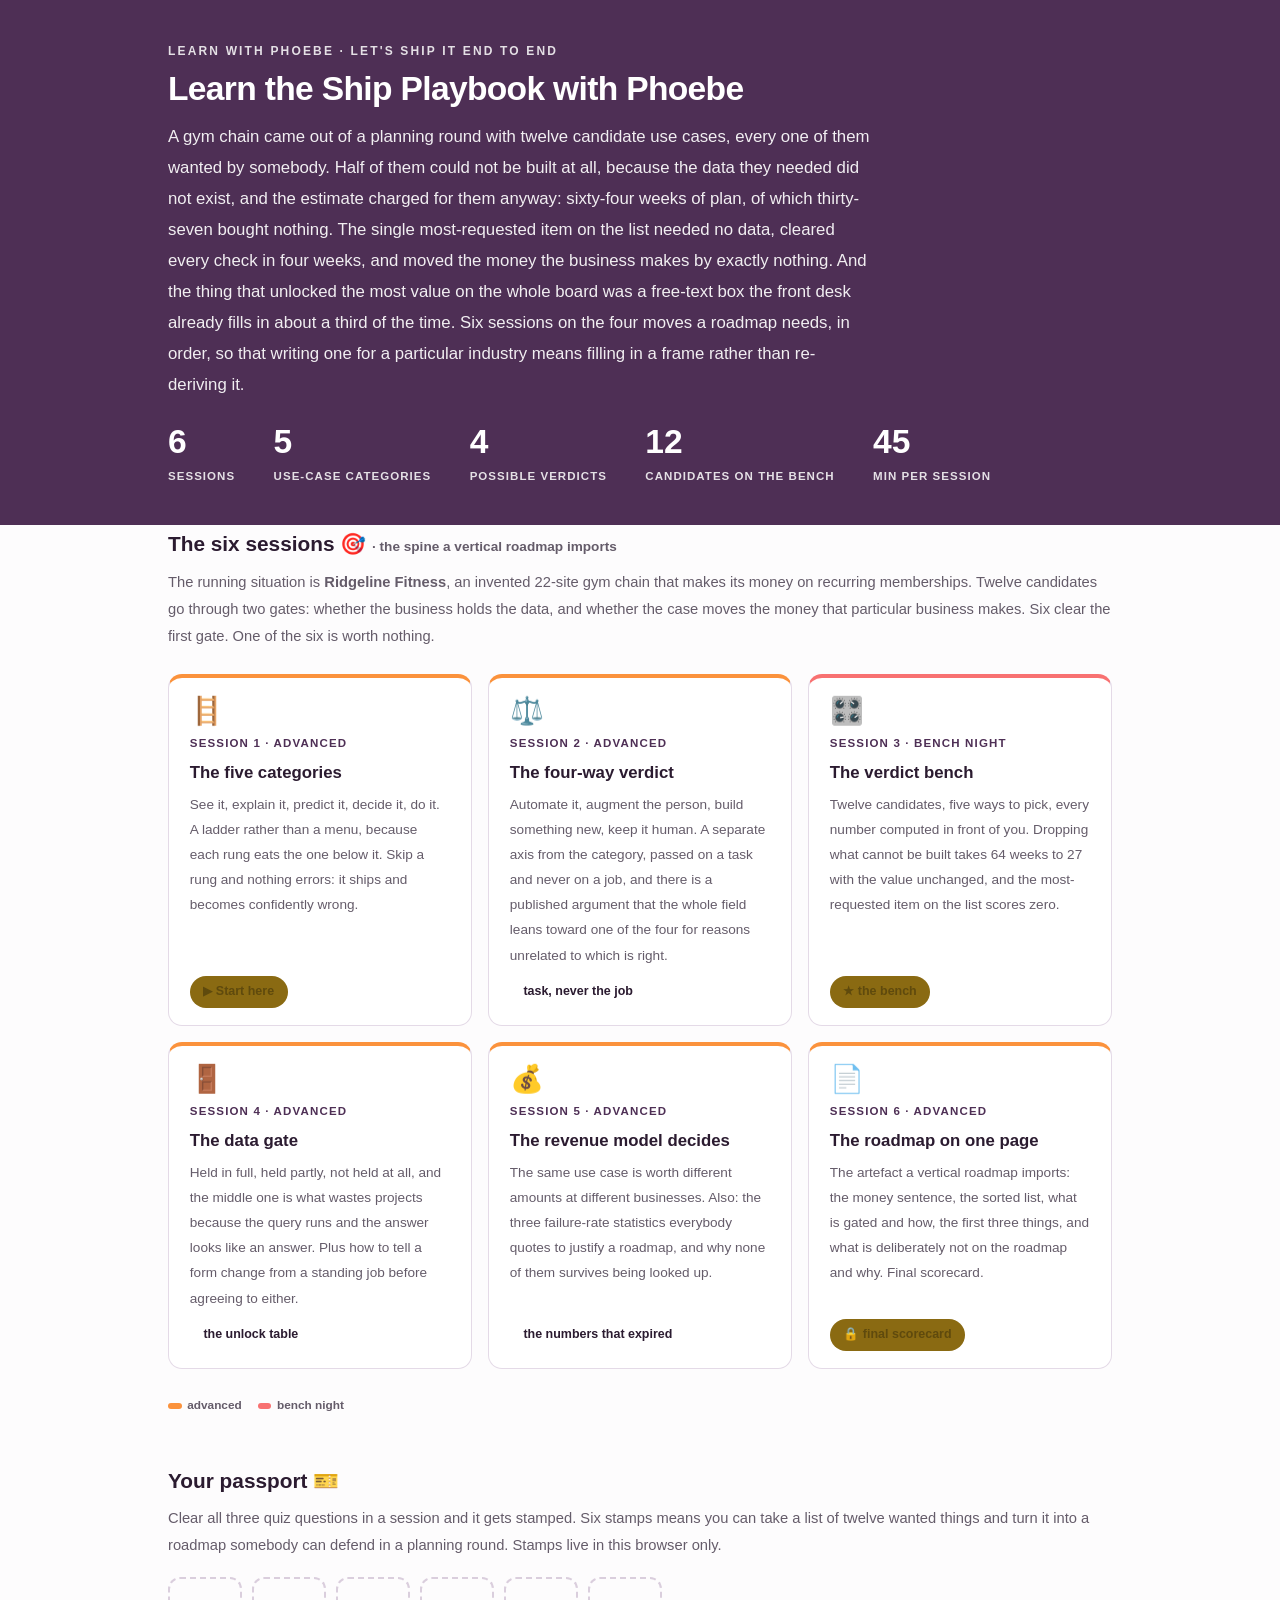
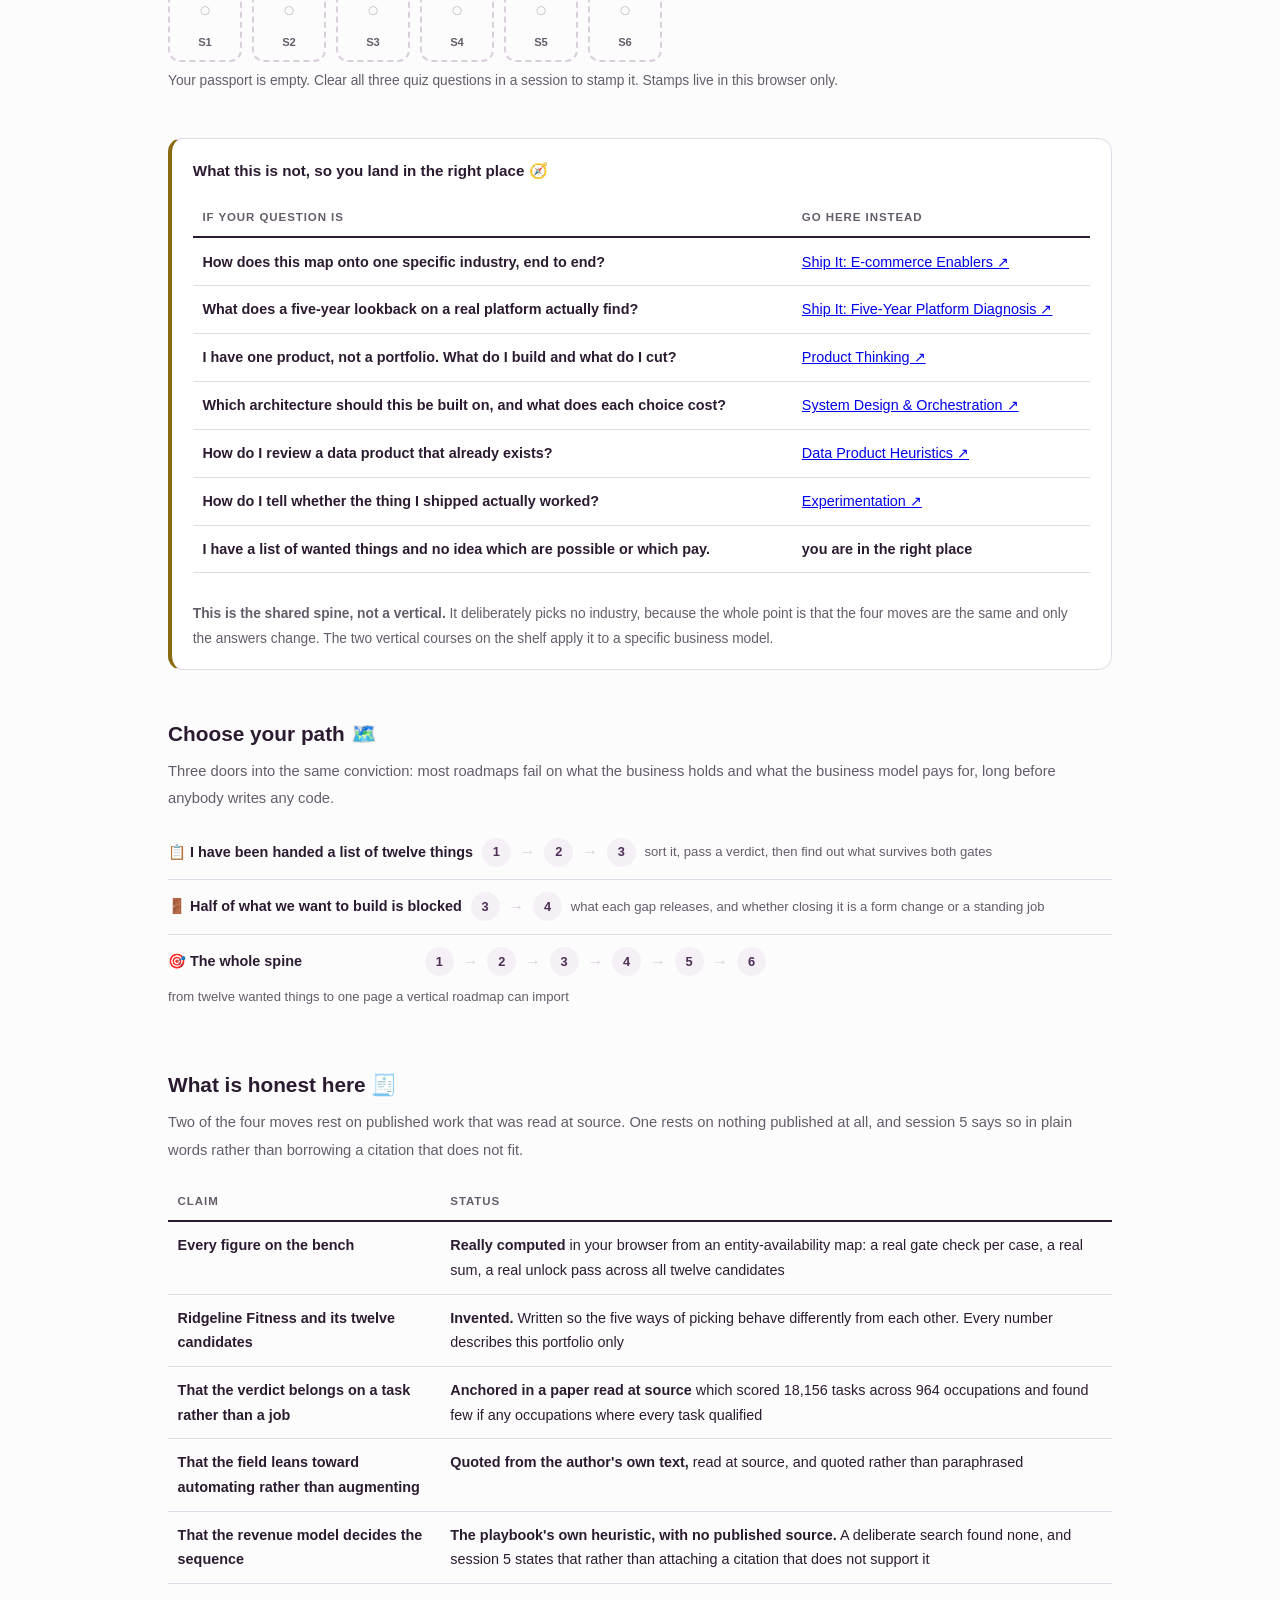
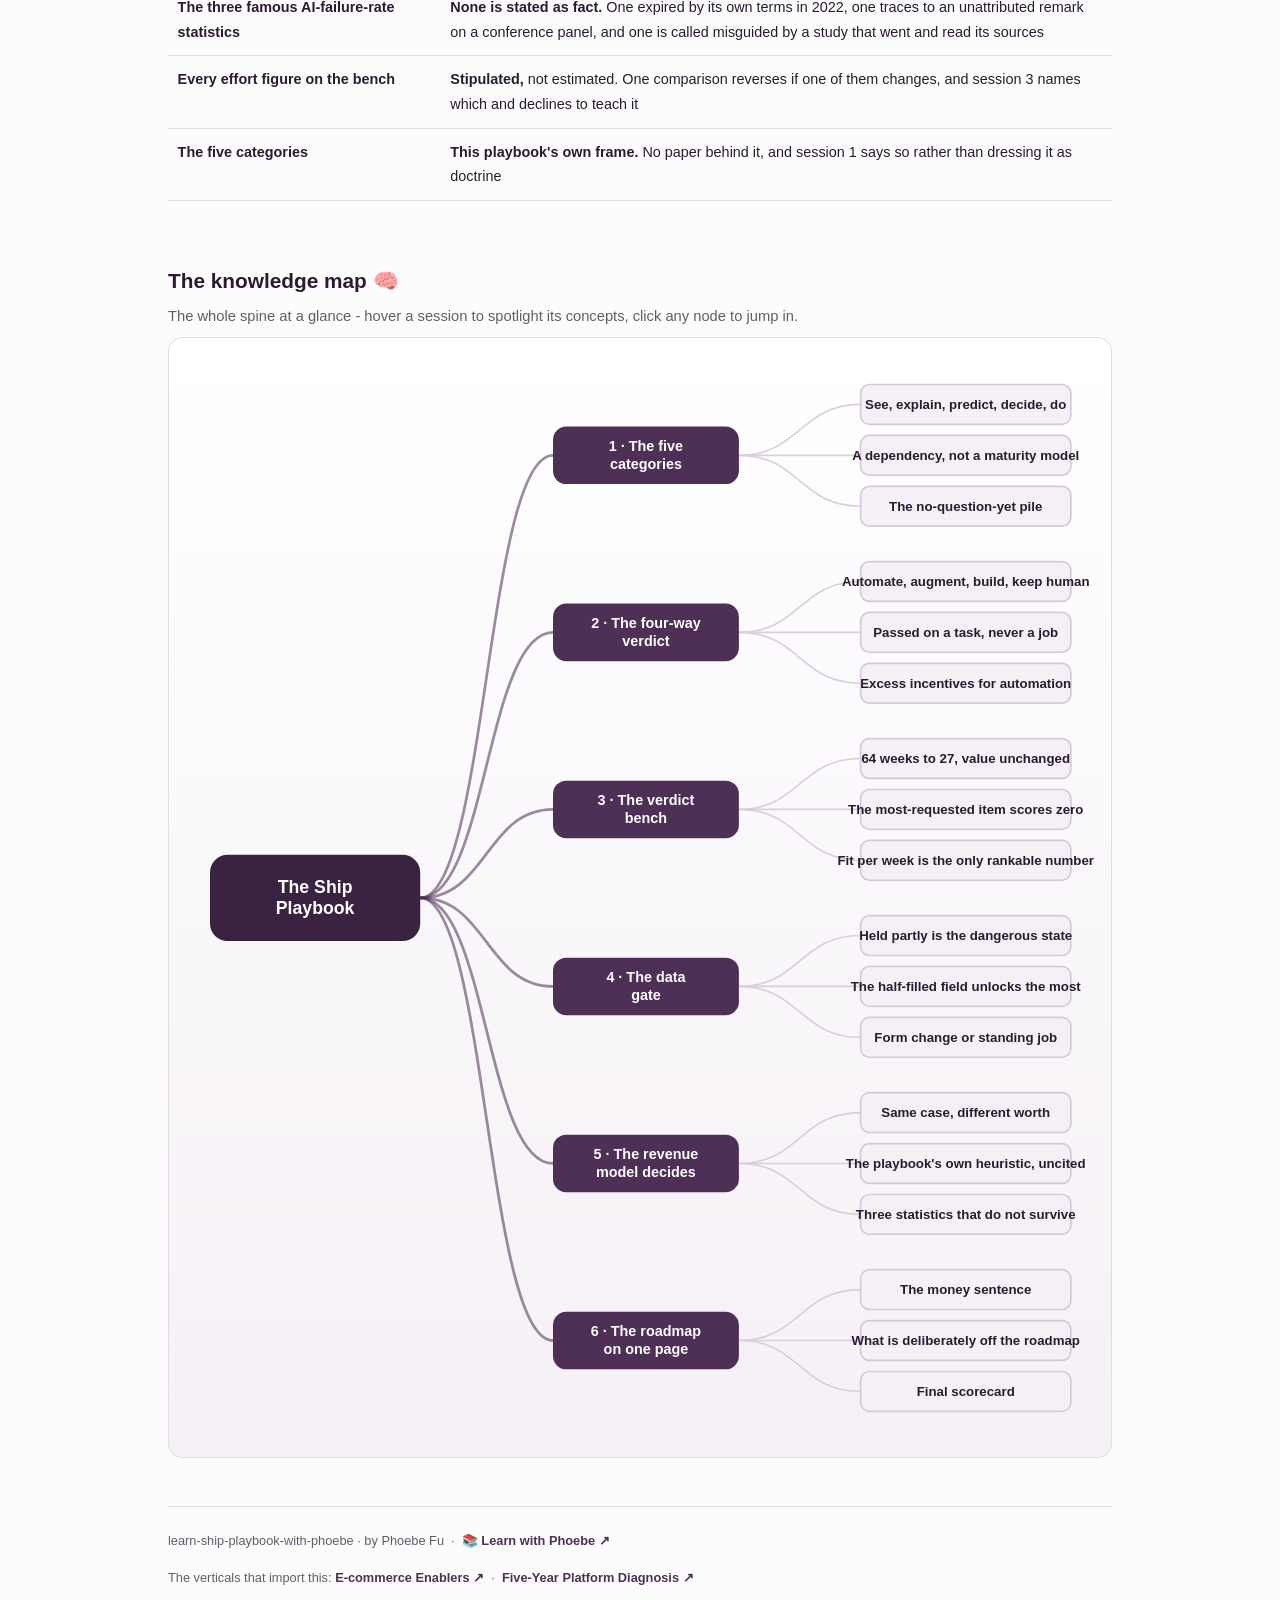
==== index.html @ 6ddbd59b "Learn the Ship Playbook with Phoebe: the spine the vertical roadmaps import The ship shelf had one b" ====
<!DOCTYPE html>
<html lang="en">
<head>
<meta charset="UTF-8">
<meta name="viewport" content="width=device-width, initial-scale=1.0">
<!-- social:start -->
<meta name="description" content="Six sessions on building a data and AI roadmap that survives contact with a business: five categories, a four-way verdict, the data gate that decides what is even possible, and sequencing against how the business actually makes money. The shared spine every vertical roadmap imports. Free, by Phoebe Fu.">
<meta property="og:type" content="website">
<meta property="og:site_name" content="Learn with Phoebe">
<meta property="og:title" content="Learn the Ship Playbook with Phoebe">
<meta property="og:description" content="Twelve candidates, two gates. Dropping everything that cannot be built took the plan from 64 weeks to 27 with the value unchanged, and the single most-requested item scored zero.">
<meta property="og:url" content="https://phoebefu6.github.io/learn-ship-playbook-with-phoebe/">
<meta property="og:image" content="https://phoebefu6.github.io/learn-ship-playbook-with-phoebe/assets/og-cover.png">
<meta property="og:image:width" content="1200">
<meta property="og:image:height" content="630">
<meta name="twitter:card" content="summary_large_image">
<meta name="twitter:title" content="Learn the Ship Playbook with Phoebe">
<meta name="twitter:description" content="A bench that scores a real portfolio through both gates. The most-requested item on the list is worth nothing.">
<meta name="twitter:image" content="https://phoebefu6.github.io/learn-ship-playbook-with-phoebe/assets/og-cover.png">
<!-- social:end -->
<title>Learn the Ship Playbook with Phoebe</title>
<link rel="stylesheet" href="assets/style.css?v=1">
<style>

  .stats-row { display: flex; gap: 2.4rem; margin-top: 1.5rem; flex-wrap: wrap; }
  .stat b { display: block; font-size: 2.1rem; font-weight: 800; line-height: 1.05; font-variant-numeric: tabular-nums; }
  .stat span { font-size: .72rem; opacity: .85; text-transform: uppercase; letter-spacing: .09em; font-weight: 600; }

  .course-grid { display: grid; grid-template-columns: repeat(auto-fit, minmax(17rem, 1fr)); gap: 1rem; margin-top: 1.5rem; }
  .course-card {
    border: 1px solid var(--hairline);
    border-top: 4px solid var(--diff, var(--indigo));
    border-radius: var(--radius);
    padding: 1.2rem 1.3rem 1.1rem;
    display: flex;
    flex-direction: column;
    gap: .5rem;
    text-decoration: none;
    color: var(--ink);
    background: #fff;
    transition: box-shadow .15s ease, border-color .15s ease, transform .15s ease;
    position: relative;
  }
  .course-card:hover { border-color: var(--indigo-soft); border-top-color: var(--diff, var(--indigo)); box-shadow: 0 8px 28px rgba(58,35,64,.16); transform: translateY(-3px); }
  .course-card .cicon { font-size: 1.7rem; line-height: 1; }
  .course-card .cnum { font-size: .72rem; font-weight: 700; color: var(--indigo); text-transform: uppercase; letter-spacing: .1em; }
  .course-card h3 { font-size: 1.05rem; font-weight: 800; line-height: 1.3; }
  .course-card p { font-size: .85rem; color: var(--muted); flex: 1; }
  .course-card .meta { display: flex; gap: .4rem; flex-wrap: wrap; }

  .diff-legend { display: flex; gap: 1rem; margin-top: 1.6rem; font-size: .74rem; color: var(--muted); font-weight: 600; flex-wrap: wrap; }
  .diff-legend i { display: inline-block; width: .85rem; height: .35rem; border-radius: 999px; margin-right: .35rem; vertical-align: middle; }

  .paths { margin-top: 2.6rem; }
  .paths h2 { font-size: 1.3rem; font-weight: 800; margin-bottom: .3rem; }
  .paths .plede { color: var(--muted); font-size: .92rem; margin-bottom: .8rem; }
  .path { display: flex; gap: .55rem; align-items: center; padding: .75rem 0; border-bottom: .5px solid var(--hairline); flex-wrap: wrap; }
  .path:last-child { border-bottom: none; }
  .path b { min-width: 15.5rem; font-size: .9rem; }
  .path .pstep { background: var(--indigo-50); color: var(--indigo); border-radius: 999px; padding: .16rem .68rem; font-weight: 700; font-size: .8rem; text-decoration: none; transition: all .12s ease; }
  .path .pstep:hover { background: var(--indigo); color: #fff; }
  .path .parr { color: var(--faint); font-weight: 700; }

  .mm-section { margin-top: 1.6rem; }
  .mm-section h2 { font-size: 1.3rem; font-weight: 800; margin-bottom: .2rem; }
  .mm-section .mm-lede { color: var(--muted); font-size: .92rem; margin-bottom: .4rem; }
  .mm-wrap { border: 1px solid var(--hairline); border-radius: var(--radius); background: linear-gradient(180deg,#fff,var(--indigo-50)); padding: .6rem; overflow-x: auto; }
  .mm-svg { width: 100%; height: auto; display: block; max-width: 60rem; margin: 0 auto; min-width: 34rem; }
  .mm-link { cursor: pointer; text-decoration: none; }
  .mm-node rect { transition: opacity .15s ease, filter .15s ease; }
  .mm-node text { pointer-events: none; }
  .mm-link:hover .mm-node rect { filter: brightness(1.06); }
  .mm-edge { transition: opacity .15s ease; }

  .not-this { border: 1px solid var(--hairline); border-left: 4px solid var(--clay); border-radius: var(--radius); background: #fff; padding: 1.1rem 1.3rem; margin-top: 1.2rem; }
  .not-this h3 { font-size: .95rem; font-weight: 800; margin-bottom: .5rem; }
</style>
</head>
<body>

<header class="masthead">
  <div class="wrap">
    <div class="eyebrow">Learn with Phoebe · Let's Ship It End to End</div>
    <h1>Learn the <span class="accent">Ship Playbook</span> with Phoebe</h1>
    <p class="sub">A gym chain came out of a planning round with twelve candidate use cases, every one of them wanted by somebody. Half of them could not be built at all, because the data they needed did not exist, and the estimate charged for them anyway: sixty-four weeks of plan, of which thirty-seven bought nothing. The single most-requested item on the list needed no data, cleared every check in four weeks, and moved the money the business makes by exactly nothing. And the thing that unlocked the most value on the whole board was a free-text box the front desk already fills in about a third of the time. Six sessions on the four moves a roadmap needs, in order, so that writing one for a particular industry means filling in a frame rather than re-deriving it.</p>
    <div class="stats-row">
      <div class="stat"><b data-count="6">6</b><span>sessions</span></div>
      <div class="stat"><b data-count="5">5</b><span>use-case categories</span></div>
      <div class="stat"><b data-count="4">4</b><span>possible verdicts</span></div>
      <div class="stat"><b data-count="12">12</b><span>candidates on the bench</span></div>
      <div class="stat"><b data-count="45">45</b><span>min per session</span></div>
    </div>
  </div>
</header>

<main class="wrap">

  <section class="section">
    <div class="paths" style="margin-top:0">
      <h2>The six sessions 🎯 <span style="font-size:.85rem;font-weight:600;color:var(--muted)">· the spine a vertical roadmap imports</span></h2>
      <p class="plede">The running situation is <strong>Ridgeline Fitness</strong>, an invented 22-site gym chain that makes its money on recurring memberships. Twelve candidates go through two gates: whether the business holds the data, and whether the case moves the money that particular business makes. Six clear the first gate. One of the six is worth nothing.</p>
    </div>

    <div class="course-grid">
      <a class="course-card" href="courses/01-the-five-categories.html" style="--diff:#FB923C">
        <span class="cicon">🪜</span>
        <span class="cnum">Session 1 · advanced</span>
        <h3>The five categories</h3>
        <p>See it, explain it, predict it, decide it, do it. A ladder rather than a menu, because each rung eats the one below it. Skip a rung and nothing errors: it ships and becomes confidently wrong.</p>
        <span class="meta"><span class="pill amber">▶ Start here</span></span>
      </a>
      <a class="course-card" href="courses/02-the-four-way-verdict.html" style="--diff:#FB923C">
        <span class="cicon">⚖️</span>
        <span class="cnum">Session 2 · advanced</span>
        <h3>The four-way verdict</h3>
        <p>Automate it, augment the person, build something new, keep it human. A separate axis from the category, passed on a task and never on a job, and there is a published argument that the whole field leans toward one of the four for reasons unrelated to which is right.</p>
        <span class="meta"><span class="pill">task, never the job</span></span>
      </a>
      <a class="course-card" href="courses/03-the-verdict-bench.html" style="--diff:#F87171">
        <span class="cicon">🎛️</span>
        <span class="cnum">Session 3 · bench night</span>
        <h3>The verdict bench</h3>
        <p>Twelve candidates, five ways to pick, every number computed in front of you. Dropping what cannot be built takes 64 weeks to 27 with the value unchanged, and the most-requested item on the list scores zero.</p>
        <span class="meta"><span class="pill amber">★ the bench</span></span>
      </a>
      <a class="course-card" href="courses/04-the-data-gate.html" style="--diff:#FB923C">
        <span class="cicon">🚪</span>
        <span class="cnum">Session 4 · advanced</span>
        <h3>The data gate</h3>
        <p>Held in full, held partly, not held at all, and the middle one is what wastes projects because the query runs and the answer looks like an answer. Plus how to tell a form change from a standing job before agreeing to either.</p>
        <span class="meta"><span class="pill">the unlock table</span></span>
      </a>
      <a class="course-card" href="courses/05-the-revenue-model-decides.html" style="--diff:#FB923C">
        <span class="cicon">💰</span>
        <span class="cnum">Session 5 · advanced</span>
        <h3>The revenue model decides</h3>
        <p>The same use case is worth different amounts at different businesses. Also: the three failure-rate statistics everybody quotes to justify a roadmap, and why none of them survives being looked up.</p>
        <span class="meta"><span class="pill">the numbers that expired</span></span>
      </a>
      <a class="course-card" href="courses/06-the-roadmap-on-one-page.html" style="--diff:#FB923C">
        <span class="cicon">📄</span>
        <span class="cnum">Session 6 · advanced</span>
        <h3>The roadmap on one page</h3>
        <p>The artefact a vertical roadmap imports: the money sentence, the sorted list, what is gated and how, the first three things, and what is deliberately not on the roadmap and why. Final scorecard.</p>
        <span class="meta"><span class="pill amber">🔒 final scorecard</span></span>
      </a>
    </div>

    <div class="diff-legend">
      <span><i style="background:#FB923C"></i>advanced</span>
      <span><i style="background:#F87171"></i>bench night</span>
    </div>
  </section>

  <section class="section">
    <div class="paths" style="margin-top:0">
      <h2>Your passport 🎫</h2>
      <p class="plede">Clear all three quiz questions in a session and it gets stamped. Six stamps means you can take a list of twelve wanted things and turn it into a roadmap somebody can defend in a planning round. Stamps live in this browser only.</p>
    </div>
    <div class="pp-strip"></div>
  </section>

  <section class="section">
    <div class="not-this">
      <h3>What this is not, so you land in the right place 🧭</h3>
      <table class="clean">
        <tr><th>If your question is</th><th>Go here instead</th></tr>
        <tr><td>How does this map onto one specific industry, end to end?</td><td><a href="https://phoebefu6.github.io/learn-ship-ecommerce-enabler-with-phoebe/">Ship It: E-commerce Enablers ↗</a></td></tr>
        <tr><td>What does a five-year lookback on a real platform actually find?</td><td><a href="https://phoebefu6.github.io/learn-ship-platform-diagnosis-with-phoebe/">Ship It: Five-Year Platform Diagnosis ↗</a></td></tr>
        <tr><td>I have one product, not a portfolio. What do I build and what do I cut?</td><td><a href="https://phoebefu6.github.io/learn-product-thinking-with-phoebe/">Product Thinking ↗</a></td></tr>
        <tr><td>Which architecture should this be built on, and what does each choice cost?</td><td><a href="https://phoebefu6.github.io/learn-system-design-with-phoebe/">System Design &amp; Orchestration ↗</a></td></tr>
        <tr><td>How do I review a data product that already exists?</td><td><a href="https://phoebefu6.github.io/learn-data-heuristics-with-phoebe/">Data Product Heuristics ↗</a></td></tr>
        <tr><td>How do I tell whether the thing I shipped actually worked?</td><td><a href="https://phoebefu6.github.io/learn-experimentation-with-phoebe/">Experimentation ↗</a></td></tr>
        <tr><td><strong>I have a list of wanted things and no idea which are possible or which pay.</strong></td><td><strong>you are in the right place</strong></td></tr>
      </table>
      <p style="margin-top:.7rem;font-size:.86rem;color:var(--muted)"><strong>This is the shared spine, not a vertical.</strong> It deliberately picks no industry, because the whole point is that the four moves are the same and only the answers change. The two vertical courses on the shelf apply it to a specific business model.</p>
    </div>
  </section>

  <section class="section">
    <div class="paths">
      <h2>Choose your path 🗺️</h2>
      <p class="plede">Three doors into the same conviction: most roadmaps fail on what the business holds and what the business model pays for, long before anybody writes any code.</p>
      <div class="path"><b>📋 I have been handed a list of twelve things</b>
        <a class="pstep" href="courses/01-the-five-categories.html">1</a><span class="parr">→</span>
        <a class="pstep" href="courses/02-the-four-way-verdict.html">2</a><span class="parr">→</span>
        <a class="pstep" href="courses/03-the-verdict-bench.html">3</a>
        <span style="font-size:.82rem;color:var(--muted)">sort it, pass a verdict, then find out what survives both gates</span>
      </div>
      <div class="path"><b>🚪 Half of what we want to build is blocked</b>
        <a class="pstep" href="courses/03-the-verdict-bench.html">3</a><span class="parr">→</span>
        <a class="pstep" href="courses/04-the-data-gate.html">4</a>
        <span style="font-size:.82rem;color:var(--muted)">what each gap releases, and whether closing it is a form change or a standing job</span>
      </div>
      <div class="path"><b>🎯 The whole spine</b>
        <a class="pstep" href="courses/01-the-five-categories.html">1</a><span class="parr">→</span>
        <a class="pstep" href="courses/02-the-four-way-verdict.html">2</a><span class="parr">→</span>
        <a class="pstep" href="courses/03-the-verdict-bench.html">3</a><span class="parr">→</span>
        <a class="pstep" href="courses/04-the-data-gate.html">4</a><span class="parr">→</span>
        <a class="pstep" href="courses/05-the-revenue-model-decides.html">5</a><span class="parr">→</span>
        <a class="pstep" href="courses/06-the-roadmap-on-one-page.html">6</a>
        <span style="font-size:.82rem;color:var(--muted)">from twelve wanted things to one page a vertical roadmap can import</span>
      </div>
    </div>
  </section>

  <section class="section">
    <div class="paths" style="margin-top:0">
      <h2>What is honest here 🧾</h2>
      <p class="plede">Two of the four moves rest on published work that was read at source. One rests on nothing published at all, and session 5 says so in plain words rather than borrowing a citation that does not fit.</p>
    </div>
    <table class="clean">
      <tr><th>Claim</th><th>Status</th></tr>
      <tr><td>Every figure on the bench</td><td><strong>Really computed</strong> in your browser from an entity-availability map: a real gate check per case, a real sum, a real unlock pass across all twelve candidates</td></tr>
      <tr><td>Ridgeline Fitness and its twelve candidates</td><td><strong>Invented.</strong> Written so the five ways of picking behave differently from each other. Every number describes this portfolio only</td></tr>
      <tr><td>That the verdict belongs on a task rather than a job</td><td><strong>Anchored in a paper read at source</strong> which scored 18,156 tasks across 964 occupations and found few if any occupations where every task qualified</td></tr>
      <tr><td>That the field leans toward automating rather than augmenting</td><td><strong>Quoted from the author's own text,</strong> read at source, and quoted rather than paraphrased</td></tr>
      <tr><td>That the revenue model decides the sequence</td><td><strong>The playbook's own heuristic, with no published source.</strong> A deliberate search found none, and session 5 states that rather than attaching a citation that does not support it</td></tr>
      <tr><td>The three famous AI-failure-rate statistics</td><td><strong>None is stated as fact.</strong> One expired by its own terms in 2022, one traces to an unattributed remark on a conference panel, and one is called misguided by a study that went and read its sources</td></tr>
      <tr><td>Every effort figure on the bench</td><td><strong>Stipulated,</strong> not estimated. One comparison reverses if one of them changes, and session 3 names which and declines to teach it</td></tr>
      <tr><td>The five categories</td><td><strong>This playbook's own frame.</strong> No paper behind it, and session 1 says so rather than dressing it as doctrine</td></tr>
    </table>
  </section>

  <section class="section mm-section">
    <h2>The knowledge map 🧠</h2>
    <p class="mm-lede">The whole spine at a glance - hover a session to spotlight its concepts, click any node to jump in.</p>
    <div class="mm-wrap"><div id="mindmap"></div></div>
  </section>

  <footer class="pagefoot">
    <span>learn-ship-playbook-with-phoebe · by Phoebe Fu &nbsp;·&nbsp; 📚 <a href="https://phoebefu6.github.io/learn-with-phoebe/">Learn with Phoebe ↗</a></span>
    <span>The verticals that import this: <a href="https://phoebefu6.github.io/learn-ship-ecommerce-enabler-with-phoebe/">E-commerce Enablers ↗</a> &nbsp;·&nbsp; <a href="https://phoebefu6.github.io/learn-ship-platform-diagnosis-with-phoebe/">Five-Year Platform Diagnosis ↗</a></span>
  </footer>

</main>

<script>
window.MINDMAP_DATA = {
  title: "The Ship\nPlaybook",
  centerColor: "#3A2340",
  sessions: [
    { label: "The five\ncategories", href: "courses/01-the-five-categories.html", color: "#FB923C",
      concepts: [
        { label: "See, explain, predict, decide, do", href: "courses/01-the-five-categories.html" },
        { label: "A dependency, not a maturity model", href: "courses/01-the-five-categories.html" },
        { label: "The no-question-yet pile", href: "courses/01-the-five-categories.html" } ] },
    { label: "The four-way\nverdict", href: "courses/02-the-four-way-verdict.html", color: "#FB923C",
      concepts: [
        { label: "Automate, augment, build, keep human", href: "courses/02-the-four-way-verdict.html" },
        { label: "Passed on a task, never a job", href: "courses/02-the-four-way-verdict.html" },
        { label: "Excess incentives for automation", href: "courses/02-the-four-way-verdict.html" } ] },
    { label: "The verdict\nbench", href: "courses/03-the-verdict-bench.html", color: "#F87171",
      concepts: [
        { label: "64 weeks to 27, value unchanged", href: "courses/03-the-verdict-bench.html" },
        { label: "The most-requested item scores zero", href: "courses/03-the-verdict-bench.html" },
        { label: "Fit per week is the only rankable number", href: "courses/03-the-verdict-bench.html" } ] },
    { label: "The data\ngate", href: "courses/04-the-data-gate.html", color: "#FB923C",
      concepts: [
        { label: "Held partly is the dangerous state", href: "courses/04-the-data-gate.html" },
        { label: "The half-filled field unlocks the most", href: "courses/04-the-data-gate.html" },
        { label: "Form change or standing job", href: "courses/04-the-data-gate.html" } ] },
    { label: "The revenue\nmodel decides", href: "courses/05-the-revenue-model-decides.html", color: "#FB923C",
      concepts: [
        { label: "Same case, different worth", href: "courses/05-the-revenue-model-decides.html" },
        { label: "The playbook's own heuristic, uncited", href: "courses/05-the-revenue-model-decides.html" },
        { label: "Three statistics that do not survive", href: "courses/05-the-revenue-model-decides.html" } ] },
    { label: "The roadmap\non one page", href: "courses/06-the-roadmap-on-one-page.html", color: "#FB923C",
      concepts: [
        { label: "The money sentence", href: "courses/06-the-roadmap-on-one-page.html" },
        { label: "What is deliberately off the roadmap", href: "courses/06-the-roadmap-on-one-page.html" },
        { label: "Final scorecard", href: "courses/06-the-roadmap-on-one-page.html" } ] }
  ]
};
</script>
<script src="assets/mindmap.js?v=1"></script>
<script src="assets/app.js?v=1"></script>
</body>
</html>
---- assets/style.css ----
/* learn-data-thinking-with-phoebe - editorial bold design system
   Accent: spruce #4E2F55 · Ink deep spruce #3A2340 · Flagship: burnt orange #8A6A12
   (CSS var names still read --indigo/--amber; they hold spruce and burnt orange.)
   NOTE: this is the PAGE chrome. The bench palette inside map-live.js is separate. */

:root {
  --indigo: #4E2F55;
  --indigo-deep: #3A2340;
  --indigo-mid: #6B4372;
  --indigo-soft: #D6C7DA;
  --indigo-50: #F5F0F6;
  --ink: #2B1B30;
  --muted: #655C6A;
  --faint: #DACEDD;
  --hairline: #E4DAE7;
  --clay: #8A6A12;
  --clay-ink: #5F4A0D;
  --amber: #8A6A12;
  --amber-ink: #5F4A0D;
  --amber-50: #F7F0DC;
  --paper: #FDFCFD;
  --code-bg: #1F1324;
  --code-ink: #E4DAE7;
  --scrim-rgb: 43,27,48;
  --shadow-rgb: 78,47,85;
  --radius: 14px;
}

* { margin: 0; padding: 0; box-sizing: border-box; }

html { font-size: 16px; scroll-behavior: smooth; }
html.zoom-125 { font-size: 20px; }
html.zoom-150 { font-size: 24px; }

body {
  font-family: "Inter", -apple-system, BlinkMacSystemFont, "Segoe UI", Roboto, sans-serif;
  background: var(--paper);
  color: var(--ink);
  line-height: 1.85;
  font-feature-settings: "tnum";
}

.wrap { max-width: 62rem; margin: 0 auto; padding: 0 1.5rem; }

/* ---------- header band ---------- */
.masthead {
  background: var(--indigo);
  color: #fff;
  padding: 2.5rem 0 2.25rem;
}
.masthead .eyebrow {
  font-size: .75rem;
  letter-spacing: .18em;
  text-transform: uppercase;
  opacity: .85;
  font-weight: 600;
}
.masthead h1 {
  font-size: 2.1rem;
  line-height: 1.15;
  font-weight: 800;
  margin: .5rem 0 .75rem;
  letter-spacing: -.02em;
}
.masthead h1 .accent { color: inherit; }
.masthead .sub { font-size: 1.05rem; opacity: .92; max-width: 44rem; }

.chip-row { display: flex; flex-wrap: wrap; gap: .5rem; margin-top: 1.1rem; }
.chip {
  display: inline-flex;
  align-items: center;
  gap: .35rem;
  border-radius: 999px;
  padding: .25rem .8rem;
  font-size: .78rem;
  font-weight: 600;
  white-space: nowrap;
}
.chip.level { background: #fff; color: var(--indigo); }
.chip.audience { background: rgba(255,255,255,.16); color: #fff; border: 1px solid rgba(255,255,255,.35); }
.chip.time { background: var(--ink); color: #fff; font-variant-numeric: tabular-nums; }


/* ---------- agenda band ----------
   Recovered 2026-09-02. These six repos were scaffolded from a stylesheet that had
   lost this block, so .agenda rendered as run-on inline text ~700px tall inside the
   masthead. 87 of 93 repos carry it; these were the exception, and they were also the
   six the estate sweep could not see. See course-builder/references/field-notes.md.

   .a3 does NOT reuse the donor's `color: var(--amber-ink)`: that pair falls below
   4.5:1 against --amber in all six palettes, which is the same failure the sweep
   flags on the wellbeing courses. The literal below is the darkest tone of this
   repo's own amber-ink that clears 4.5:1, so the band stays bright. Recompute it if
   --amber changes. */
.agenda {
  display: flex;
  border-radius: 999px;
  overflow: hidden;
  margin: 1.4rem 0 0;
  font-size: .72rem;
  font-weight: 600;
  text-align: center;
  color: #fff;
}
.agenda span { padding: .45rem .3rem; white-space: nowrap; overflow: hidden; text-overflow: ellipsis; }
.agenda .a1 { background: var(--indigo-deep); }
.agenda .a2 { background: var(--indigo-mid); }
.agenda .a3 { background: var(--amber); color: #FFFFFF; }
.agenda .a4 { background: var(--indigo-soft); color: var(--ink); }

/* ---------- toolbar ---------- */
.toolbar {
  position: sticky;
  top: 0;
  z-index: 40;
  background: rgba(255,255,255,.94);
  backdrop-filter: blur(6px);
  border-bottom: 1px solid var(--hairline);
  padding: .55rem 0;
}
.toolbar .wrap { display: flex; align-items: center; gap: .6rem; }
.toolbar .crumb { font-size: .8rem; color: var(--muted); font-weight: 600; margin-right: auto; }
.toolbar .crumb a { color: var(--indigo); text-decoration: none; }
.btn {
  border: 1px solid var(--hairline);
  background: #fff;
  color: var(--ink);
  border-radius: 999px;
  padding: .35rem .9rem;
  font-size: .78rem;
  font-weight: 600;
  cursor: pointer;
  font-family: inherit;
  transition: all .15s ease;
}
.btn:hover { border-color: var(--indigo); color: var(--indigo); }
.btn.primary { background: var(--indigo); border-color: var(--indigo); color: #fff; }
.btn.primary:hover { background: var(--indigo-deep); }

/* ---------- sections ---------- */
main { padding: 2.5rem 0 4rem; }

.section { margin-bottom: 2.8rem; }
.section-kicker { margin-bottom: 1rem; }
.section-kicker .klabel {
  display: block;
  font-size: .72rem;
  text-transform: uppercase;
  letter-spacing: .1em;
  color: var(--indigo);
  font-weight: 700;
  margin-bottom: .35rem;
}
.section-kicker h2 {
  font-size: 1.45rem;
  font-weight: 800;
  letter-spacing: -.01em;
  display: flex;
  align-items: center;
  gap: .7rem;
  flex-wrap: wrap;
}
.section-kicker .tag {
  border-radius: 999px;
  padding: .18rem .7rem;
  font-size: .7rem;
  font-weight: 700;
  text-transform: uppercase;
  letter-spacing: .08em;
}
.tag.concept { background: var(--indigo-50); color: var(--indigo); }
.tag.demo { background: var(--amber-50); color: var(--amber-ink); }
.tag.exercise { background: var(--ink); color: #fff; }

.lede { color: var(--muted); max-width: 46rem; margin-bottom: 1.4rem; line-height: 1.8; }

/* live vs self-study markers on cards */
.mode {
  font-size: .64rem;
  font-weight: 700;
  text-transform: uppercase;
  letter-spacing: .07em;
  padding: .14rem .6rem;
  border-radius: 999px;
  flex: none;
}
.mode.live { background: var(--indigo); color: #fff; }
.mode.self { background: #fff; color: var(--muted); border: 1px solid var(--hairline); }

/* ---------- accordions ---------- */
details.card {
  border: 1px solid var(--hairline);
  border-radius: var(--radius);
  margin-bottom: .8rem;
  overflow: hidden;
  background: #fff;
}
details.card[open] { border-color: var(--indigo-soft); box-shadow: 0 8px 28px rgba(var(--shadow-rgb),.08); }
details.card summary {
  list-style: none;
  cursor: pointer;
  padding: 1rem 1.25rem;
  display: flex;
  align-items: center;
  gap: .75rem;
  font-weight: 700;
  font-size: 1.02rem;
  user-select: none;
}
details.card summary::-webkit-details-marker { display: none; }
details.card summary .dot {
  width: .6rem; height: .6rem;
  border-radius: 999px;
  background: var(--indigo);
  flex: none;
}
details.card summary .mini { margin-left: auto; font-size: .72rem; color: var(--muted); font-weight: 600; white-space: nowrap; }
details.card summary .caret { transition: transform .2s ease; color: var(--indigo); font-size: .8rem; }
details.card[open] summary .caret { transform: rotate(90deg); }
details.card .body { padding: 0 1.25rem 1.4rem; border-top: 1px solid var(--hairline); padding-top: 1.15rem; }
details.card .body p { margin-bottom: 1.05rem; max-width: 48rem; }
details.card .body p:last-child { margin-bottom: 0; }
details.card .body ul, details.card .body ol { margin: 0 0 1.1rem 1.2rem; max-width: 47rem; }
details.card .body li { margin-bottom: .65rem; }
details.card .body h4 { font-size: .95rem; font-weight: 700; margin: 1.1rem 0 .45rem; }
details.card .body h4:first-child { margin-top: 0; }

/* ---------- pills & legends ---------- */
.legend { display: flex; flex-wrap: wrap; gap: .5rem; margin: 0 0 1.2rem; }
.pill {
  display: inline-flex;
  align-items: center;
  gap: .4rem;
  border-radius: 999px;
  padding: .28rem .85rem;
  font-size: .78rem;
  font-weight: 600;
}
.pill.solid { background: var(--indigo); color: #fff; }
.pill.light { background: var(--indigo-50); color: var(--indigo); }
.pill.inkpill { background: var(--ink); color: #fff; }
.pill.amber, .pill.peach { background: var(--amber); color: var(--amber-ink); }
.pill.bare { color: var(--faint); }

/* ---------- 4D grid ---------- */
.grid-2 { display: grid; grid-template-columns: repeat(auto-fit, minmax(15rem, 1fr)); gap: .8rem; margin: .5rem 0 1rem; }
.d-card {
  border: 1px solid var(--hairline);
  border-left: 4px solid var(--indigo);
  border-radius: 10px;
  padding: 1rem 1.1rem;
}
.d-card h4 { font-size: .95rem; margin-bottom: .3rem; }
.d-card h4 .lead-letter { color: var(--indigo); }
.d-card p { font-size: .86rem; color: var(--muted); margin: 0; }

/* ---------- tables ---------- */
table.clean { width: 100%; border-collapse: collapse; font-size: .9rem; margin: .4rem 0 1rem; }
table.clean th {
  text-align: left;
  font-size: .72rem;
  text-transform: uppercase;
  letter-spacing: .08em;
  color: var(--muted);
  padding: .5rem .6rem;
  border-bottom: 2px solid var(--ink);
}
table.clean td { padding: .7rem .6rem; border-bottom: .5px solid var(--hairline); vertical-align: top; line-height: 1.7; }
table.clean td:first-child { font-weight: 600; }

/* ---------- prompt boxes ---------- */
.prompt-box {
  position: relative;
  background: var(--code-bg);
  color: var(--code-ink);
  border-radius: var(--radius);
  padding: 1.1rem 1.2rem;
  margin: 1rem 0 1.2rem;
  font-family: "SF Mono", ui-monospace, Menlo, Consolas, monospace;
  font-size: .84rem;
  line-height: 1.65;
  white-space: pre-wrap;
  word-break: break-word;
}
.prompt-box .label {
  position: absolute;
  top: -0.7rem;
  left: 1rem;
  background: var(--indigo);
  color: #fff;
  font-family: "Inter", -apple-system, sans-serif;
  font-size: .68rem;
  font-weight: 700;
  letter-spacing: .06em;
  text-transform: uppercase;
  border-radius: 999px;
  padding: .15rem .7rem;
}
.prompt-box.bad .label { background: var(--faint); color: var(--ink); }
.prompt-box.good .label { background: var(--amber); color: var(--amber-ink); }
.copy-btn {
  position: absolute;
  top: .7rem;
  right: .7rem;
  background: rgba(255,255,255,.1);
  border: 1px solid rgba(255,255,255,.25);
  color: #fff;
  border-radius: 999px;
  padding: .25rem .8rem;
  font-size: .72rem;
  font-weight: 600;
  cursor: pointer;
  font-family: "Inter", -apple-system, sans-serif;
  transition: background .15s ease;
}
.copy-btn:hover { background: rgba(255,255,255,.22); }
.copy-btn.copied { background: var(--amber); border-color: var(--amber); color: var(--amber-ink); }

/* ---------- demo steps ---------- */
.steps { counter-reset: step; margin: .6rem 0 1rem; }
.step {
  display: flex;
  gap: .9rem;
  padding: .85rem 0;
  border-bottom: .5px solid var(--hairline);
}
.step:last-child { border-bottom: none; }
.step::before {
  counter-increment: step;
  content: counter(step);
  flex: none;
  width: 1.7rem; height: 1.7rem;
  border-radius: 999px;
  background: var(--indigo-50);
  color: var(--indigo);
  font-weight: 700;
  font-size: .85rem;
  display: inline-flex;
  align-items: center;
  justify-content: center;
  margin-top: .1rem;
}
.step p { margin: 0; }

/* ---------- callouts ---------- */
.callout {
  border-radius: var(--radius);
  padding: 1rem 1.2rem;
  margin: 1rem 0;
  font-size: .92rem;
}
.callout.tip { background: var(--indigo-50); border-left: 4px solid var(--indigo); }
.callout.win { background: var(--amber-50); border-left: 4px solid var(--amber); }
.callout strong:first-child { display: block; margin-bottom: .2rem; }

.callout.example {
  background: #FFFFFF;
  border: 1px solid var(--hairline);
  border-left: 4px solid var(--amber);
  font-size: .9rem;
}
.callout.example .ex-pill {
  display: inline-block;
  background: var(--amber);
  color: var(--amber-ink);
  border-radius: 999px;
  padding: .15rem .7rem;
  font-size: .68rem;
  font-weight: 700;
  text-transform: uppercase;
  letter-spacing: .06em;
  margin-bottom: .5rem;
}
.callout.example p { margin: 0 0 .75rem; max-width: 47rem; }
.callout.example p:last-child { margin-bottom: 0; }
.callout.example ul { margin: 0 0 0 1.1rem; max-width: 46rem; }
.callout.example li { margin-bottom: .6rem; }
.callout.example li:last-child { margin-bottom: 0; }

/* ---------- zoomable figures ---------- */
figure.zoomable {
  border: 1px solid var(--hairline);
  border-radius: var(--radius);
  padding: 1.2rem;
  margin: 1rem 0 1.4rem;
  cursor: zoom-in;
  transition: box-shadow .15s ease;
  background: #fff;
}
figure.zoomable:hover { box-shadow: 0 8px 28px rgba(var(--shadow-rgb),.12); }
figure.zoomable svg, figure.zoomable img { width: 100%; height: auto; display: block; }
figure.zoomable figcaption {
  margin-top: .6rem;
  font-size: .76rem;
  color: var(--muted);
  font-weight: 600;
  display: flex;
  align-items: center;
  gap: .4rem;
}

.lightbox {
  position: fixed;
  inset: 0;
  z-index: 100;
  background: rgba(var(--scrim-rgb),.9);
  display: none;
  align-items: center;
  justify-content: center;
  padding: 3vh 3vw;
  cursor: zoom-out;
}
.lightbox.open { display: flex; }
.lightbox .inner {
  background: #fff;
  border-radius: var(--radius);
  padding: 2rem;
  max-width: 94vw;
  max-height: 92vh;
  overflow: auto;
}
.lightbox .inner svg, .lightbox .inner img { width: min(88vw, 70rem); height: auto; }
.lightbox .close-hint {
  position: fixed;
  top: 1rem; right: 1.4rem;
  color: #fff;
  font-size: .8rem;
  font-weight: 600;
  opacity: .8;
}

/* ---------- courses covered ---------- */
.covered { border: 1px solid var(--hairline); border-radius: var(--radius); overflow: hidden; }
.covered-row {
  display: flex;
  align-items: baseline;
  gap: .8rem;
  padding: .75rem 1.1rem;
  border-bottom: .5px solid var(--hairline);
  font-size: .9rem;
}
.covered-row:last-child { border-bottom: none; }
.covered-row .status { flex: none; }
.covered-row .name { font-weight: 600; }
.covered-row .note { margin-left: auto; color: var(--muted); font-size: .78rem; text-align: right; }

/* ---------- cheat sheet footer ---------- */
.cheat {
  background: var(--ink);
  color: #fff;
  border-radius: var(--radius);
  padding: 1.6rem 1.6rem 1.3rem;
  margin-top: 3rem;
}
.cheat h3 { font-size: 1.1rem; margin-bottom: 1rem; }
.cheat h3 span { color: var(--indigo-soft); }
.cheat .grid-2 { gap: 1rem; }
.cheat .cheat-item { border-left: 3px solid var(--indigo-mid); padding-left: .8rem; }
.cheat .cheat-item b { display: block; font-size: .85rem; color: var(--indigo-soft); }
.cheat .cheat-item span { font-size: .82rem; opacity: .85; }

footer.pagefoot {
  border-top: 1px solid var(--hairline);
  margin-top: 3rem;
  padding: 1.4rem 0 2.5rem;
  font-size: .8rem;
  color: var(--muted);
  display: flex;
  justify-content: space-between;
  flex-wrap: wrap;
  gap: .8rem;
}
footer.pagefoot a { color: var(--indigo); text-decoration: none; font-weight: 600; }

/* ---------- wayfinding: reading progress + section dots + part numbers ---------- */

#progress-bar {
  position: fixed;
  top: 0; left: 0;
  height: 3px;
  width: 0;
  background: linear-gradient(90deg, var(--indigo), var(--amber));
  z-index: 90;
}

.pagenav {
  position: fixed;
  right: 1.1rem;
  top: 50%;
  transform: translateY(-50%);
  z-index: 50;
  display: flex;
  flex-direction: column;
  gap: .55rem;
}
.pagenav a {
  width: .68rem; height: .68rem;
  border-radius: 999px;
  background: #fff;
  border: 2px solid var(--faint);
  display: block;
  position: relative;
  transition: all .15s ease;
}
.pagenav a:hover { border-color: var(--indigo); transform: scale(1.3); }
.pagenav a.active { background: var(--indigo); border-color: var(--indigo); }
.pagenav a .nlabel {
  position: absolute;
  right: 1.4rem;
  top: 50%;
  transform: translateY(-50%);
  background: var(--ink);
  color: #fff;
  font-size: .7rem;
  font-weight: 600;
  padding: .22rem .65rem;
  border-radius: 6px;
  white-space: nowrap;
  opacity: 0;
  pointer-events: none;
  transition: opacity .15s ease;
}
.pagenav a:hover .nlabel { opacity: 1; }
@media (max-width: 74rem) { .pagenav { display: none; } }

main { counter-reset: partnum -1; }
.section .section-kicker { position: relative; }
.section .section-kicker::before {
  counter-increment: partnum;
  content: counter(partnum, decimal-leading-zero);
  position: absolute;
  right: 0;
  top: -1.2rem;
  font-size: 4.4rem;
  font-weight: 800;
  color: var(--indigo-50);
  line-height: 1;
  font-variant-numeric: tabular-nums;
  pointer-events: none;
  z-index: 0;
}
.section .section-kicker > * { position: relative; z-index: 1; }

details.card summary { transition: background .15s ease; }
details.card summary:hover { background: #F6F2F7; }

/* ---------- journey strip: you are here in the series ---------- */
.journey {
  display: flex;
  align-items: center;
  gap: .45rem;
  margin-top: 1.1rem;
  flex-wrap: wrap;
}
.journey .jlabel { font-size: .7rem; font-weight: 700; text-transform: uppercase; letter-spacing: .09em; opacity: .8; margin-right: .3rem; }
.journey a {
  width: 1.7rem; height: 1.7rem;
  border-radius: 999px;
  display: inline-flex;
  align-items: center;
  justify-content: center;
  font-size: .8rem;
  font-weight: 700;
  text-decoration: none;
  color: #fff;
  border: 1.5px solid rgba(255,255,255,.45);
  transition: all .15s ease;
  font-variant-numeric: tabular-nums;
}
.journey a:hover { border-color: #fff; transform: scale(1.12); }
.journey a.here { background: #fff; color: var(--indigo); border-color: #fff; }
.journey a.dd-chip { width: auto; border-radius: 999px; padding: 0 .7rem; font-size: .72rem; }

/* ---------- check-yourself quiz ---------- */
.quiz-q {
  border: 1px solid var(--hairline);
  border-radius: var(--radius);
  padding: 1.1rem 1.25rem 1rem;
  margin-bottom: .9rem;
  background: #fff;
}
.quiz-q .qtext { font-weight: 700; margin-bottom: .7rem; }
.quiz-q .qopt {
  display: block;
  width: 100%;
  text-align: left;
  background: #fff;
  border: 1px solid var(--hairline);
  border-radius: 10px;
  padding: .6rem .9rem;
  margin-bottom: .5rem;
  font-size: .9rem;
  font-family: inherit;
  color: var(--ink);
  cursor: pointer;
  transition: all .15s ease;
}
.quiz-q .qopt:hover { border-color: var(--indigo); background: var(--indigo-50); }
.quiz-q .qopt.correct { background: var(--indigo); border-color: var(--indigo); color: #fff; font-weight: 600; }
.quiz-q .qopt.correct::after { content: "  ✓"; }
.quiz-q .qopt.wrong { background: #FEF2F2; border-color: #FCA5A5; color: #991B1B; animation: qshake .3s ease; }
.quiz-q .qopt.wrong::after { content: "  ✗ try again"; font-size: .78rem; }
.quiz-q .qopt:disabled { cursor: default; }
.quiz-q .qwhy {
  display: none;
  background: var(--amber-50);
  border-left: 4px solid var(--amber);
  border-radius: 8px;
  padding: .6rem .9rem;
  font-size: .86rem;
  margin-top: .3rem;
}
.quiz-q.answered .qwhy { display: block; }
@keyframes qshake {
  0%, 100% { transform: translateX(0); }
  25% { transform: translateX(-5px); }
  75% { transform: translateX(5px); }
}
.quiz-score { font-weight: 700; color: var(--indigo); margin-top: .4rem; }

@media (prefers-reduced-motion: reduce) {
  .quiz-q .qopt.wrong { animation: none; }
  .journey a:hover { transform: none; }
}

/* ---------- micro-interactions (react-bits inspired, vanilla) ---------- */

/* BlurText: staggered word reveal on the masthead headline */
.masthead h1 .bw {
  display: inline-block;
  opacity: 0;
  filter: blur(8px);
  transform: translateY(.35em);
  animation: bw-in .7s cubic-bezier(.22,.9,.35,1) forwards;
  animation-delay: var(--bw-delay, 0s);
}
@keyframes bw-in {
  to { opacity: 1; filter: blur(0); transform: translateY(0); }
}

/* SpotlightCard: cursor-following highlight on accordion cards */
details.card { position: relative; }
details.card::after {
  content: "";
  position: absolute;
  inset: 0;
  pointer-events: none;
  opacity: 0;
  transition: opacity .3s ease;
  background: radial-gradient(320px circle at var(--mx, 50%) var(--my, 50%), rgba(var(--shadow-rgb),.09), transparent 65%);
}
details.card:hover::after { opacity: 1; }

/* ScrollReveal: sections rise in as they enter the viewport */
.js-reveal .section {
  opacity: 0;
  transform: translateY(16px);
  transition: opacity .6s ease, transform .6s cubic-bezier(.22,.9,.35,1);
}
.js-reveal .section.revealed { opacity: 1; transform: none; }

@media (prefers-reduced-motion: reduce) {
  .masthead h1 .bw { animation: none; opacity: 1; filter: none; transform: none; }
  details.card::after { display: none; }
  .js-reveal .section { opacity: 1; transform: none; transition: none; }
}

@media (max-width: 40rem) {
  .masthead h1 { font-size: 1.6rem; }
  
  .toolbar .crumb { display: none; }
}

@media print {
  .toolbar, .copy-btn { display: none; }
  details.card { border: 1px solid #ccc; }
}

/* ---------- live SQL playground (sql-live.js) ---------- */
.sqlbox {
  border: 1px solid var(--hairline);
  border-radius: var(--radius);
  background: #fff;
  overflow: hidden;
  margin: 1rem 0 1.4rem;
  box-shadow: 0 8px 28px rgba(var(--shadow-rgb),.06);
}
.sql-bar {
  display: flex; align-items: center; gap: .5rem;
  padding: .5rem .8rem;
  background: var(--indigo-deep);
  color: #fff;
}
.sql-dot { width: .6rem; height: .6rem; border-radius: 999px; background: var(--amber); flex: none; }
.sql-title { font-size: .76rem; font-weight: 600; letter-spacing: .02em; opacity: .92; }
.sql-spacer { margin-left: auto; }
.sql-btn {
  border: 1px solid rgba(255,255,255,.28);
  background: rgba(255,255,255,.08);
  color: #fff;
  border-radius: 999px;
  padding: .26rem .8rem;
  font-size: .74rem; font-weight: 700; cursor: pointer;
  font-family: inherit; transition: all .14s ease; white-space: nowrap;
}
.sql-btn:hover { background: rgba(255,255,255,.2); }
.sql-btn.sql-run { background: var(--amber); color: var(--amber-ink); border-color: var(--amber); }
.sql-btn.sql-run:hover { filter: brightness(1.05); }
.sql-label {
  display: block;
  font-size: .64rem; text-transform: uppercase; letter-spacing: .09em;
  font-weight: 700; color: var(--muted);
  padding: .6rem .9rem .2rem;
}
.sql-code-wrap { border-bottom: 1px solid var(--hairline); }
.sql-code {
  width: 100%;
  border: none; outline: none; resize: vertical;
  padding: .35rem .9rem .9rem;
  font-family: "SF Mono", "JetBrains Mono", Menlo, Consolas, monospace;
  font-size: .86rem; line-height: 1.6;
  color: var(--ink); background: #fff;
  tab-size: 2;
}
.sql-out { padding: .2rem .9rem 1rem; overflow-x: auto; }
.sql-tablewrap { overflow-x: auto; }
table.sql-table { width: 100%; border-collapse: collapse; font-size: .84rem; margin: .3rem 0 .1rem; }
table.sql-table th {
  text-align: left; text-transform: uppercase; letter-spacing: .05em;
  font-size: .68rem; color: var(--indigo); font-weight: 800;
  padding: .35rem .6rem; border-bottom: 2px solid var(--indigo-50); white-space: nowrap;
}
table.sql-table td {
  padding: .32rem .6rem; border-bottom: .5px solid var(--hairline);
  font-variant-numeric: tabular-nums; white-space: nowrap;
}
table.sql-table tr:last-child td { border-bottom: none; }
.sql-null { color: var(--faint); font-style: italic; font-size: .78rem; }
.sql-note { font-size: .74rem; color: var(--muted); margin: .5rem 0 0; font-weight: 600; }
.sql-hint { font-weight: 500; font-style: italic; }
.sql-err {
  font-size: .82rem; color: #991B1B; background: #FEF2F2;
  border: 1px solid #FCA5A5; border-radius: 8px;
  padding: .55rem .75rem; margin: .4rem 0 0;
  font-family: "SF Mono", Menlo, monospace;
}
.sql-cap { font-size: .78rem; color: var(--muted); padding: 0 .9rem .8rem; }
.sqlbox.sql-had-err .sql-bar { background: #7f1d1d; }


@keyframes wkIn { from { opacity: 0; transform: translateY(6px); } to { opacity: 1; transform: none; } }


@media (max-width: 640px) {  }


@media (max-width: 640px) {
  
  
}

/* === LWP-PATCH v2 === */
/* palette-agnostic aliases: 75 repos use --indigo/--amber, 1 uses --pine/--clay */
:root {
  --pv-accent: var(--indigo, var(--pine, #334155));
  --pv-flag: var(--amber, var(--clay, #4E2F55));
  --pv-flag-50: var(--amber-50, var(--clay-50, #FCF7E9));
}

/* ============================================================
   v2 - readable on a phone + reading modes
   Layout only. No palette tokens are changed.
   ============================================================ */

/* --- skip link --- */
.skip-link {
  position: absolute; left: -9999px; top: 0; z-index: 200;
  background: var(--pv-accent); color: #fff;
  padding: .7rem 1.1rem; border-radius: 0 0 var(--radius) 0;
  font-weight: 700; font-size: .85rem; text-decoration: none;
}
.skip-link:focus { left: 0; }

/* --- visible keyboard focus everywhere --- */
:focus-visible {
  outline: 3px solid var(--pv-flag);
  outline-offset: 2px;
  border-radius: 4px;
}

/* --- diagrams: hold authored width, scroll instead of shrinking --- */
.figscroll { overflow-x: auto; -webkit-overflow-scrolling: touch; overscroll-behavior-x: contain; }
.figscroll::-webkit-scrollbar { height: 6px; }
.figscroll::-webkit-scrollbar-thumb { background: var(--faint); border-radius: 3px; }

/* --- tables: scroll container + sticky row label --- */
.tablescroll { overflow-x: auto; -webkit-overflow-scrolling: touch; border-radius: var(--radius); }

/* --- section contents counter --- */
.sec-meta {
  display: block; margin-top: .3rem;
  font-size: .72rem; font-weight: 700; letter-spacing: .06em;
  text-transform: uppercase; color: var(--muted);
  font-variant-numeric: tabular-nums;
}

/* --- study-mode switch --- */
.btn.mode-on { background: var(--pv-flag); border-color: var(--pv-flag); color: #fff; }

/* --- deep-linked card gets a moment of emphasis --- */
details.card.linked { border-color: var(--pv-flag); box-shadow: 0 0 0 3px var(--pv-flag-50); }

@media (max-width: 820px) {
  /* labels keep the size they were drawn at; the figure scrolls */
  figure.zoomable svg { min-width: 820px; }
  .figscroll .mm-svg, .mindmap svg { min-width: 840px; }

  table.clean { min-width: 620px; }
  table.clean th:first-child,
  table.clean td:first-child {
    position: sticky; left: 0; background: #fff;
    box-shadow: 1px 0 0 var(--hairline);
  }

  pre, .prompt-box { overflow-x: auto; }

  /* 44px tap targets */
  details.card summary { min-height: 44px; }
  .qopt { min-height: 44px; display: flex; align-items: center; padding: .7rem .9rem; }
  .toolbar .btn, .pagefoot a { min-height: 44px; display: inline-flex; align-items: center; }
}

@media (max-width: 640px) {
  /* long inline code tokens and nowrap chips are the two things that still
     forced the page sideways below 640px: let them break rather than push
     the layout. Inside the media query only - desktop is untouched. */
  :not(pre) > code, .prompt-box span, code span,
  p span, li span, td span { overflow-wrap: anywhere; word-break: break-word; }
  .chip, .syn-chip, .pill, .mode, .tag { white-space: normal; max-width: 100%; }

  
  
  .chip-row, .legend { flex-wrap: wrap; }
  .journey { flex-wrap: wrap; row-gap: .45rem; }
}

/* --- print: a session should print as a complete handout --- */
@media print {
  .pagenav, #progress-bar, .skip-link, .journey, .lightbox { display: none !important; }
  details.card > .body { display: block !important; }
  details.card, figure, table.clean, .callout { break-inside: avoid; page-break-inside: avoid; }
  figure.zoomable svg { min-width: 0; max-width: 100%; }
  .figscroll, .tablescroll { overflow: visible; }
  a[href^="http"]::after { content: " (" attr(href) ")"; font-size: .72rem; color: #555; }
}

/* swipe hint: own line, only when the diagram really does scroll */
figure.zoomable.can-scroll figcaption { flex-wrap: wrap; }
figure.zoomable.can-scroll figcaption::after {
  content: "swipe the diagram \2192";
  flex: 0 0 100%;
  margin-top: .2rem;
  font-size: .72rem;
  font-weight: 700;
  letter-spacing: .04em;
  color: var(--pv-flag);
}
/* === /LWP-PATCH === */


/* ============================================================
   LWP WIDGET KIT v1 - wipe / hotspot / tick / tryrow / stakes
   / scorecard / passport. Self-theming off the course :root.
   ============================================================ */

/* --- shared shell --------------------------------------- */
.wk {
  margin: 26px 0;
  border: 1px solid var(--hairline);
  border-radius: var(--radius);
  background: #fff;
  box-shadow: 0 2px 10px rgba(0,0,0,.03);
  overflow: hidden;
}
.wk-head {
  display: flex; align-items: center; gap: 10px;
  padding: 12px 16px;
  background: var(--indigo-50);
  border-bottom: 1px solid var(--hairline);
}
.wk-head b {
  font-size: 0.74rem; font-weight: 800; letter-spacing: .07em;
  text-transform: uppercase; color: var(--indigo-deep);
}
.wk-head .wk-hint { font-size: 0.82rem; color: var(--muted); }
.wk-body { padding: 18px 16px; }
.wk-foot {
  padding: 10px 16px; border-top: 1px dashed var(--hairline);
  font-size: 0.82rem; color: var(--muted); background: var(--paper);
}

/* --- 1. wipe: draggable before/after ------------------- */
.wipe { position: relative; user-select: none; touch-action: none; }
.wipe-panes { position: relative; overflow: hidden; border-radius: 10px; }
.wipe-a, .wipe-b { padding: 18px 20px; font-size: 0.92rem; line-height: 1.75; }
.wipe-a { background: #FEF2F2; border: 1px solid #FCA5A5; border-radius: 10px; }
.wipe-b {
  position: absolute; inset: 0;
  background: var(--indigo-50); border: 1px solid var(--indigo-soft);
  border-radius: 10px;
  clip-path: inset(0 0 0 var(--wx, 50%));
}
.wipe-a h5, .wipe-b h5 {
  margin: 0 0 8px; font-size: 0.72rem; letter-spacing: .07em;
  text-transform: uppercase; font-weight: 800;
}
.wipe-a h5 { color: #991B1B; }
.wipe-b h5 { color: var(--indigo-deep); }
.wipe-a p, .wipe-b p { margin: 0 0 6px; }
.wipe-grip {
  position: absolute; top: 0; bottom: 0; width: 3px;
  background: var(--indigo); cursor: ew-resize; z-index: 3;
  transform: translateX(-1.5px);
}
.wipe-grip::after {
  content: "⇄"; position: absolute; top: 50%; left: 50%;
  transform: translate(-50%, -50%);
  width: 30px; height: 30px; border-radius: 999px;
  background: var(--indigo); color: #fff;
  display: grid; place-items: center;
  font-size: 0.85rem; font-weight: 800;
  box-shadow: 0 3px 12px rgba(0,0,0,.22);
}
.wipe-tags { display: flex; justify-content: space-between; margin-top: 10px; }
.wipe-tags span {
  font-size: 0.7rem; font-weight: 800; letter-spacing: .06em;
  text-transform: uppercase; padding: 3px 10px; border-radius: 999px;
}
.wipe-tags .wt-a { background: #FEF2F2; color: #991B1B; }
.wipe-tags .wt-b { background: var(--indigo-50); color: var(--indigo-deep); }

/* --- 2. hotspot: pins on a mock ------------------------ */
.hotspot { position: relative; }
.hs-mock { position: relative; border-radius: 10px; overflow: hidden; }
.hs-mock svg { display: block; width: 100%; height: auto; }
.hs-pin {
  position: absolute; left: var(--x); top: var(--y);
  transform: translate(-50%, -50%);
  width: 27px; height: 27px; border-radius: 999px;
  border: 2px solid #fff; background: var(--indigo); color: #fff;
  font: 800 0.78rem/1 Inter, sans-serif;
  display: grid; place-items: center; cursor: pointer;
  box-shadow: 0 2px 9px rgba(0,0,0,.28);
  transition: transform .16s ease, background .16s ease;
  z-index: 2;
}
.hs-pin:hover { transform: translate(-50%, -50%) scale(1.18); }
.hs-pin.on { background: var(--amber); color: var(--amber-ink); }
.hs-pin::before {
  content: ""; position: absolute; inset: -7px; border-radius: 999px;
  border: 2px solid var(--indigo); opacity: 0;
}
.hs-pin.on::before { border-color: var(--amber); opacity: .55; }
.hs-caps { margin-top: 14px; display: grid; gap: 8px; }
.hs-cap {
  display: none; gap: 10px;
  padding: 12px 14px; border-radius: 10px;
  background: var(--indigo-50); border-left: 3px solid var(--indigo);
  font-size: 0.9rem; line-height: 1.7;
}
.hs-cap.on { display: flex; }
.hs-cap b {
  flex: 0 0 auto; color: var(--indigo-deep);
  font-size: 0.74rem; letter-spacing: .06em; text-transform: uppercase;
  padding-top: 2px;
}
.hs-empty { font-size: 0.86rem; color: var(--muted); font-style: italic; }

/* --- 3. tick: travelling-dot pipeline ------------------ */
.tick-rail { position: relative; padding: 26px 0 8px; }
.tick-line {
  position: absolute; left: 4%; right: 4%; top: 40px; height: 3px;
  background: var(--hairline); border-radius: 2px;
}
.tick-fill {
  position: absolute; left: 0; top: 0; height: 100%;
  background: var(--indigo); border-radius: 2px;
  width: 0; transition: width .45s cubic-bezier(.4,0,.2,1);
}
.tick-dot {
  position: absolute; top: 41.5px; left: 4%;
  width: 15px; height: 15px; border-radius: 999px;
  background: var(--amber); border: 3px solid #fff;
  box-shadow: 0 2px 9px rgba(0,0,0,.25);
  transform: translate(-50%, -50%);
  transition: left .45s cubic-bezier(.4,0,.2,1);
  z-index: 3;
}
.tick-stages { display: flex; justify-content: space-between; position: relative; }
.tick-stage { flex: 1; text-align: center; }
.tick-stage i {
  display: block; width: 13px; height: 13px; margin: 34px auto 10px;
  border-radius: 999px; background: #fff;
  border: 3px solid var(--faint); transition: border-color .3s ease;
}
.tick-stage.done i { border-color: var(--indigo); background: var(--indigo); }
.tick-stage span {
  font-size: 0.76rem; font-weight: 700; color: var(--muted);
  transition: color .3s ease;
}
.tick-stage.done span { color: var(--ink); }
.tick-controls { display: flex; gap: 8px; align-items: center; margin-top: 6px; }
.tick-btn {
  font: 700 0.8rem Inter, sans-serif; cursor: pointer;
  padding: 7px 15px; border-radius: 999px;
  border: 1px solid var(--indigo); background: var(--indigo); color: #fff;
}
.tick-btn.ghost { background: #fff; color: var(--indigo); }
.tick-btn:disabled { opacity: .4; cursor: not-allowed; }
.tick-note {
  display: none; margin-top: 12px; padding: 13px 15px;
  background: var(--paper); border-left: 3px solid var(--amber);
  border-radius: 8px; font-size: 0.9rem; line-height: 1.75;
}
.tick-note.on { display: block; }
.tick-note b { color: var(--indigo-deep); }

/* --- 4. tryrow: inline micro-try ----------------------- */
.tryrow .tr-in {
  display: flex; gap: 8px; flex-wrap: wrap;
}
.tryrow textarea, .tryrow input[type="text"] {
  flex: 1 1 260px; min-height: 44px;
  font: 400 0.9rem/1.6 ui-monospace, SFMono-Regular, Menlo, monospace;
  padding: 10px 12px; border-radius: 9px;
  border: 1px solid var(--hairline); background: var(--paper); color: var(--ink);
  resize: vertical;
}
.tryrow textarea:focus, .tryrow input:focus {
  outline: none; border-color: var(--indigo);
  box-shadow: 0 0 0 3px var(--indigo-50);
}
.tr-go {
  font: 800 0.8rem Inter, sans-serif; cursor: pointer;
  padding: 0 18px; border-radius: 9px; min-height: 44px;
  border: 1px solid var(--indigo); background: var(--indigo); color: #fff;
}
.tr-out {
  display: none; margin-top: 12px; padding: 13px 15px;
  border-radius: 9px; background: var(--indigo-50);
  border-left: 3px solid var(--indigo);
  font-size: 0.9rem; line-height: 1.7;
}
.tr-out.on { display: block; }
.tr-out.bad { background: #FEF2F2; border-left-color: #991B1B; }
.tr-metrics { display: flex; flex-wrap: wrap; gap: 18px; margin-bottom: 6px; }
.tr-metric { display: flex; flex-direction: column; }
.tr-metric b {
  font: 800 1.35rem/1.1 Inter, sans-serif;
  font-variant-numeric: tabular-nums; color: var(--indigo-deep);
}
.tr-metric span {
  font-size: 0.68rem; font-weight: 700; letter-spacing: .06em;
  text-transform: uppercase; color: var(--muted); margin-top: 3px;
}
.tr-verdict { font-weight: 700; }
.tr-verdict.ok { color: var(--indigo-deep); }
.tr-verdict.no { color: #991B1B; }

/* --- 5. stakes: live cost meter ------------------------ */
.stakes-grid { display: grid; gap: 9px; }
.stakes-grid label {
  display: flex; align-items: flex-start; gap: 10px;
  padding: 11px 13px; border-radius: 9px;
  border: 1px solid var(--hairline); background: var(--paper);
  cursor: pointer; font-size: 0.9rem; line-height: 1.65;
  transition: border-color .16s ease, background .16s ease;
}
.stakes-grid label:hover { border-color: var(--indigo-soft); }
.stakes-grid label.on { border-color: var(--indigo); background: var(--indigo-50); }
.stakes-grid label.trap.on { border-color: #991B1B; background: #FEF2F2; }
.stakes-grid input { margin-top: 4px; accent-color: var(--indigo); flex: 0 0 auto; }
.stakes-grid .sk-d {
  margin-left: auto; flex: 0 0 auto;
  font: 800 0.76rem Inter, sans-serif; font-variant-numeric: tabular-nums;
  padding: 2px 9px; border-radius: 999px;
  background: var(--indigo-50); color: var(--indigo-deep);
}
.stakes-grid label.trap .sk-d { background: #FEF2F2; color: #991B1B; }
.stakes-read {
  display: flex; align-items: baseline; gap: 12px; flex-wrap: wrap;
  margin-top: 16px; padding: 15px 17px; border-radius: 10px;
  background: var(--indigo-deep); color: #fff;
}
.stakes-read output {
  font: 800 2.1rem/1 Inter, sans-serif; font-variant-numeric: tabular-nums;
}
.stakes-read .sk-unit { font-size: 0.85rem; opacity: .82; }
.stakes-read .sk-delta {
  margin-left: auto; font-size: 0.85rem; font-weight: 700;
  padding: 4px 11px; border-radius: 999px;
  background: rgba(255,255,255,.15);
}
.stakes-read .sk-delta.good { background: var(--amber); color: var(--amber-ink); }
.stakes-read .sk-delta.bad { background: #FCA5A5; color: #7f1d1d; }

/* --- 6. scorecard: halfway self-grade ------------------ */
.scorecard .sc-row {
  display: grid; grid-template-columns: 1fr auto; gap: 10px; align-items: center;
  padding: 11px 0; border-bottom: 1px solid var(--hairline);
}
.scorecard .sc-row:last-of-type { border-bottom: 0; }
.scorecard .sc-q { font-size: 0.92rem; line-height: 1.6; }
.scorecard .sc-q em { color: var(--muted); font-style: normal; font-size: 0.84rem; display: block; }
.sc-opts { display: flex; gap: 6px; }
.sc-opts button {
  width: 34px; height: 34px; border-radius: 8px; cursor: pointer;
  border: 1px solid var(--hairline); background: #fff; color: var(--muted);
  font: 800 0.82rem Inter, sans-serif;
}
.sc-opts button.on { background: var(--indigo); border-color: var(--indigo); color: #fff; }
.sc-total {
  margin-top: 16px; padding: 15px 17px; border-radius: 10px;
  background: var(--indigo-50); border-left: 3px solid var(--indigo);
}
.sc-total b {
  font: 800 1.6rem/1 Inter, sans-serif; font-variant-numeric: tabular-nums;
  color: var(--indigo-deep); display: block; margin-bottom: 4px;
}
.sc-total span { font-size: 0.9rem; line-height: 1.7; }

/* --- 7. passport --------------------------------------- */
.pp-pill {
  display: inline-flex; align-items: center; gap: 6px;
  font: 800 0.72rem Inter, sans-serif; letter-spacing: .04em;
  padding: 5px 12px; border-radius: 999px;
  background: var(--indigo-50); color: var(--indigo-deep);
  border: 1px solid var(--indigo-soft); cursor: default;
}
.pp-pill.full { background: var(--amber); color: var(--amber-ink); border-color: var(--amber); }
.pp-strip { display: flex; gap: 10px; flex-wrap: wrap; margin: 18px 0 6px; }
.pp-stamp {
  display: flex; flex-direction: column; align-items: center; gap: 6px;
  width: 74px; padding: 12px 6px; border-radius: 12px;
  border: 2px dashed var(--faint); background: var(--paper);
  text-decoration: none; color: var(--muted);
  transition: all .18s ease;
}
.pp-stamp:hover { border-color: var(--indigo-soft); }
.pp-stamp i { font-size: 1.3rem; font-style: normal; opacity: .35; }
.pp-stamp b { font: 800 0.7rem Inter, sans-serif; }
.pp-stamp.got {
  border-style: solid; border-color: var(--indigo);
  background: var(--indigo-50); color: var(--indigo-deep);
}
.pp-stamp.got i { opacity: 1; }
.pp-note { font-size: 0.86rem; color: var(--muted); }

/* --- 8. cliffhanger ------------------------------------ */
.callout.next {
  border-left: 4px solid var(--amber); background: var(--amber-50);
}
.callout.next .nx-pill {
  display: inline-block; margin-bottom: 7px;
  font: 800 0.68rem Inter, sans-serif; letter-spacing: .07em;
  text-transform: uppercase; padding: 3px 10px; border-radius: 999px;
  background: var(--amber); color: var(--amber-ink);
}

/* --- mobile floor (desktop is the product) ------------- */
@media (max-width: 720px) {
  .wk-body { padding: 14px 12px; }
  .stakes-read output { font-size: 1.7rem; }
  .stakes-grid .sk-d { margin-left: 0; }
  .stakes-grid label { flex-wrap: wrap; }
  .scorecard .sc-row { grid-template-columns: 1fr; }
  .sc-opts { justify-content: flex-start; }
  .tick-stage span { font-size: 0.68rem; }
  .pp-stamp { width: 62px; }
}

/* ---------- the map bench (map-live.js) ----------
   Every colour here is this repo's palette, recomputed - nothing travelled from a sibling. */
.mb-wrap {
  border: 1px solid var(--hairline); border-radius: var(--radius);
  background: #FFFFFF; padding: 18px 18px 22px; margin: 26px 0;
}
.mb-wrap > h4 { font: 800 1.02rem Inter, sans-serif; color: var(--indigo-deep); }
.mb-wrap > .mb-intro { font-size: 0.92rem; color: var(--muted); margin-bottom: 14px; }

.mb-presets { display: grid; grid-template-columns: repeat(auto-fit, minmax(190px, 1fr)); gap: 8px; margin-bottom: 12px; }
.mb-preset {
  display: grid; grid-template-columns: auto 1fr; column-gap: 10px; align-items: baseline;
  padding: 9px 12px; border: 1px solid var(--hairline); border-radius: 10px; cursor: pointer;
  background: var(--indigo-50); text-align: left; font: inherit;
}
.mb-preset:hover { border-color: var(--indigo-soft); }
.mb-preset.is-on { border-color: var(--indigo); box-shadow: inset 0 0 0 1px var(--indigo); }
.mb-preset.is-anti { background: #FEF2F2; border-color: #FCA5A5; }
.mb-preset.is-anti.is-on { border-color: #991B1B; box-shadow: inset 0 0 0 1px #991B1B; }
.mb-preset input { margin-top: 4px; accent-color: var(--indigo); }
.mb-pname { font: 700 0.93rem Inter, sans-serif; color: var(--indigo-deep); }
.mb-preset.is-anti .mb-pname { color: #7f1d1d; }
.mb-anti {
  font: 700 0.66rem Inter, sans-serif; font-style: normal; letter-spacing: .05em;
  text-transform: uppercase; color: #991B1B;
}
.mb-pnote { grid-column: 2; font-size: 0.82rem; color: var(--muted); line-height: 1.5; }

.mb-edit { display: grid; grid-template-columns: minmax(0, 1fr); gap: 10px; margin-bottom: 12px; }
.mb-edit label { font: 700 0.78rem Inter, sans-serif; color: var(--indigo-deep); letter-spacing: .04em; text-transform: uppercase; }
.mb-edit textarea {
  width: 100%; min-height: 200px; resize: vertical;
  font: 400 0.84rem/1.55 ui-monospace, SFMono-Regular, Menlo, monospace;
  color: var(--ink); background: var(--paper);
  border: 1px solid var(--hairline); border-radius: 10px; padding: 10px 12px;
}
.mb-edit textarea:focus { outline: none; border-color: var(--indigo); box-shadow: 0 0 0 3px var(--indigo-50); }
.mb-hint { font-size: 0.78rem; color: var(--muted); }

.mb-verdict {
  font: 800 1.05rem Inter, sans-serif; padding: 9px 14px;
  border-radius: 10px; margin-bottom: 10px;
}
.mb-verdict.is-good { background: #F7F0DC; color: #5F4A0D; }
.mb-verdict.is-ok   { background: var(--indigo-50); color: var(--indigo-deep); }
.mb-verdict.is-bad  { background: #FEF2F2; color: #7f1d1d; }

.mb-metrics {
  display: grid; grid-template-columns: repeat(auto-fit, minmax(148px, 1fr));
  gap: 8px; margin-bottom: 16px;
}
.mb-metric {
  display: flex; flex-direction: column; gap: 1px;
  border: 1px solid var(--hairline); border-radius: 10px; padding: 9px 11px;
}
.mb-mlabel { font-size: 0.74rem; color: var(--muted); line-height: 1.35; }
.mb-mvalue { font: 800 1.35rem Inter, sans-serif; color: var(--indigo-deep); line-height: 1.2; }
.mb-munit  { font-size: 0.72rem; color: var(--muted); }
.mb-mkind {
  align-self: flex-start; margin-top: 4px;
  font: 800 0.6rem Inter, sans-serif; letter-spacing: .07em; text-transform: uppercase;
  padding: 2px 7px; border-radius: 999px;
}
.mb-mkind.is-measured  { background: #F7F0DC; color: #5F4A0D; }
.mb-mkind.is-heuristic { background: var(--indigo-50); color: var(--indigo-deep); }

.mb-stage { border: 1px solid var(--hairline); border-radius: 10px; background: var(--paper); overflow-x: auto; }
.mb-stage svg { display: block; width: 100%; height: auto; min-width: 34rem; }
.mb-lab { font: 600 11.5px Inter, sans-serif; }
.mb-root { font: 800 13px Inter, sans-serif; fill: #FFFFFF; }
.mb-edge { fill: none; stroke-linecap: round; }

/* ---------- four-answers bench: level table (dt-live.js) ---------- */
.dt-tablewrap { overflow-x: auto; }
.dt-table { width: 100%; border-collapse: collapse; font-size: 0.88rem; margin-top: 4px; }
.dt-table thead th {
  text-align: left; font: 800 0.74rem Inter, sans-serif; letter-spacing: .06em;
  text-transform: uppercase; color: var(--indigo-deep); padding: 8px 10px;
  border-bottom: 1.5px solid var(--hairline); white-space: nowrap;
}
.dt-table tbody th {
  text-align: left; font: 700 0.88rem Inter, sans-serif; color: var(--ink);
  padding: 11px 10px; vertical-align: top; border-bottom: 1px solid var(--hairline); min-width: 13rem;
}
.dt-table tbody th em { display: block; font: 400 0.78rem Inter, sans-serif; color: var(--muted); margin-top: 3px; }
.dt-table td { padding: 11px 10px; border-bottom: 1px solid var(--hairline); vertical-align: top; font-variant-numeric: tabular-nums; }
.dt-table tbody tr:last-child th, .dt-table tbody tr:last-child td { border-bottom: none; }
.dt-up { color: var(--clay-ink); font-weight: 800; }
.dt-down { color: #7f1d1d; font-weight: 800; }
.dt-na { color: #7f1d1d; background: #FEF2F2; font-size: 0.84rem; border-radius: 6px; }
.dt-splits { display: flex; flex-wrap: wrap; gap: 8px; }
.dt-sp {
  font-size: 0.82rem; border: 1px solid var(--hairline); border-radius: 8px;
  padding: 4px 9px; background: var(--indigo-50); font-variant-numeric: tabular-nums;
}
.dt-sp b { font-weight: 800; }
.dt-sp em { font-style: normal; font-weight: 800; }
.dt-sp.is-up em { color: var(--clay-ink); }
.dt-sp.is-down em { color: #7f1d1d; }
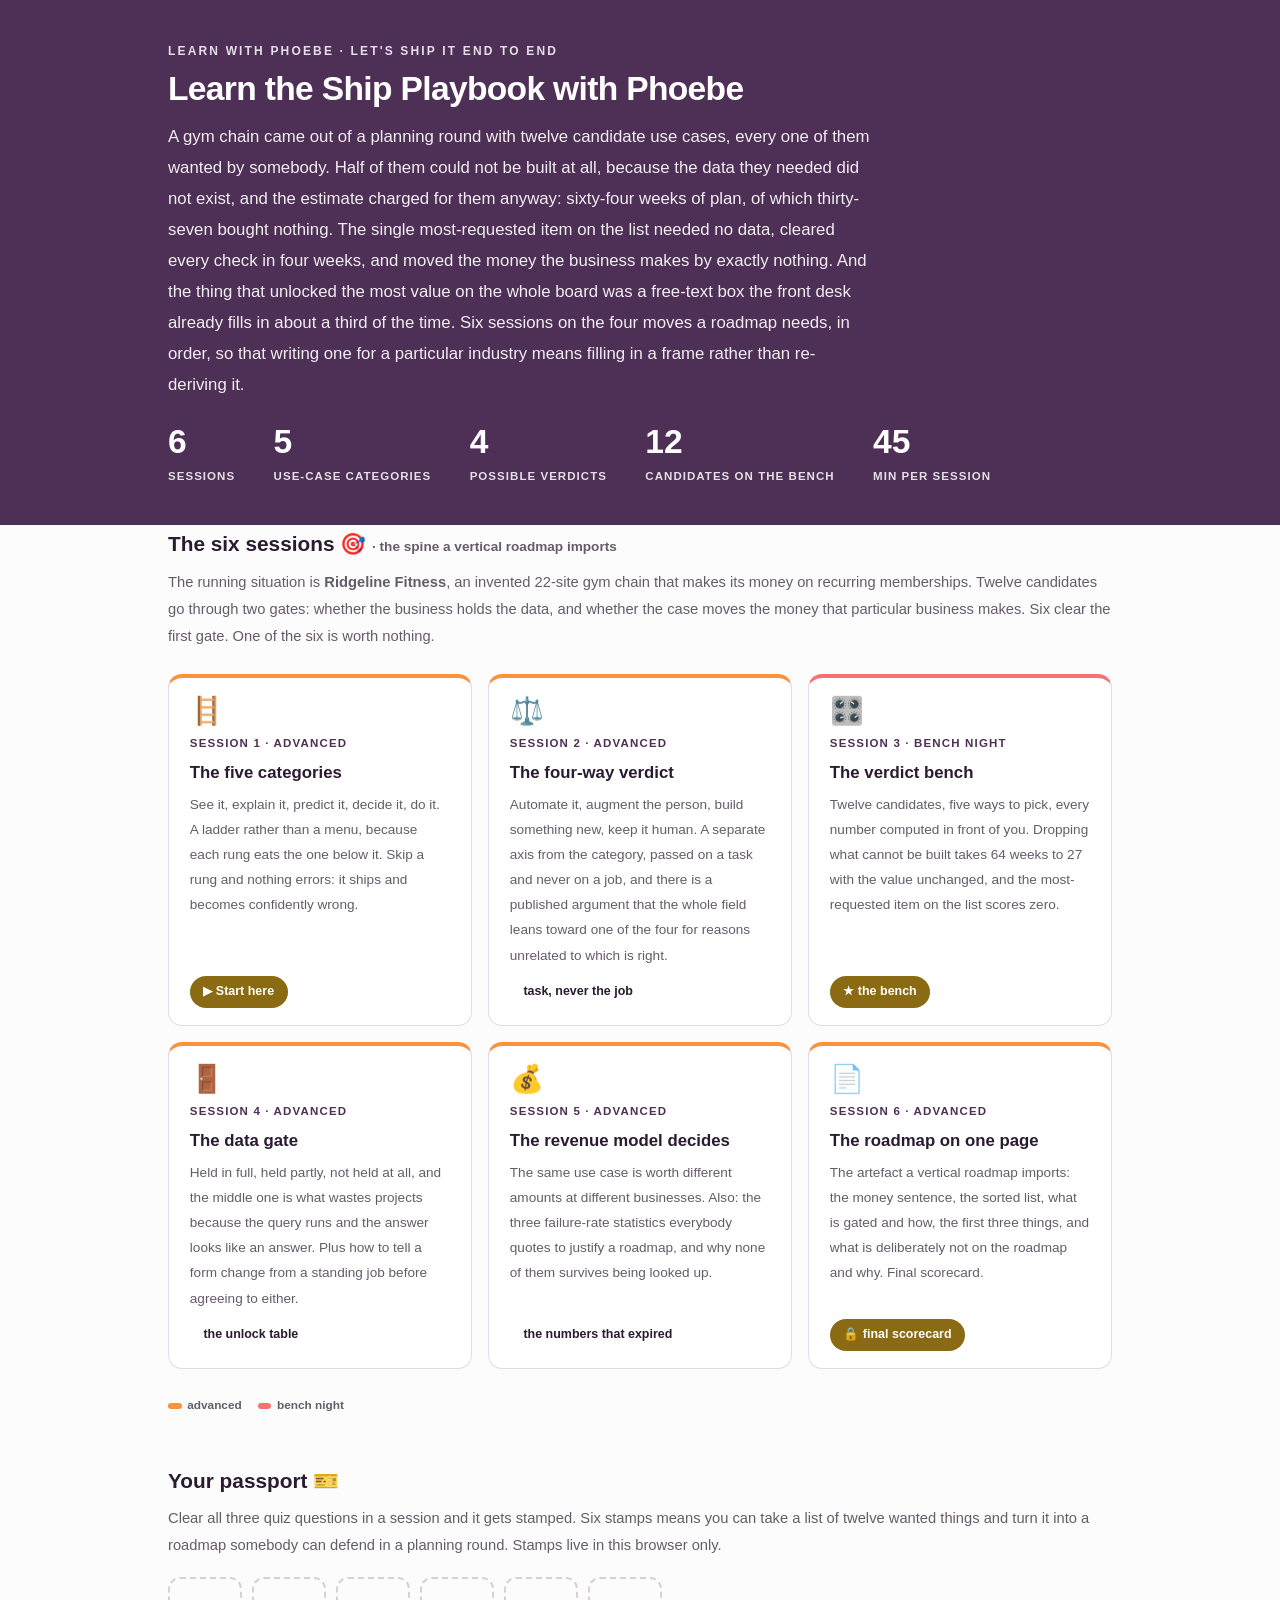
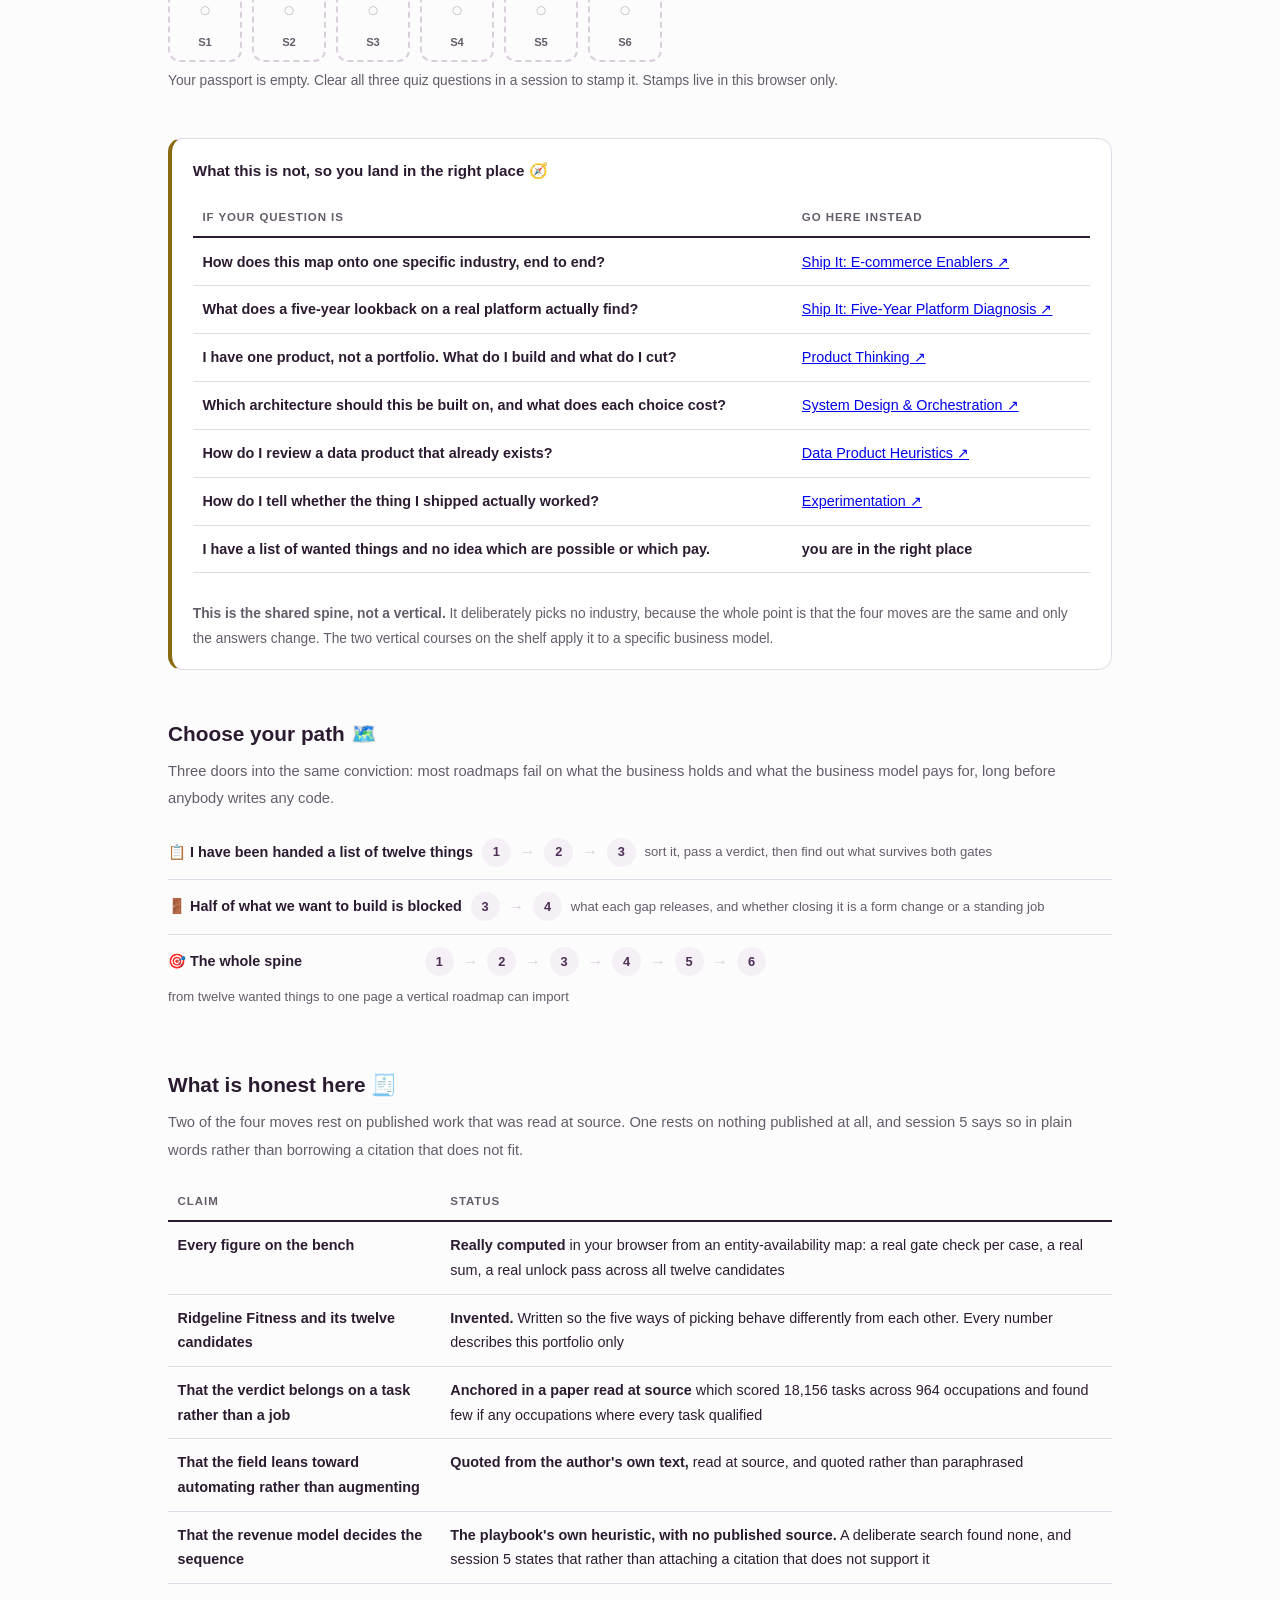
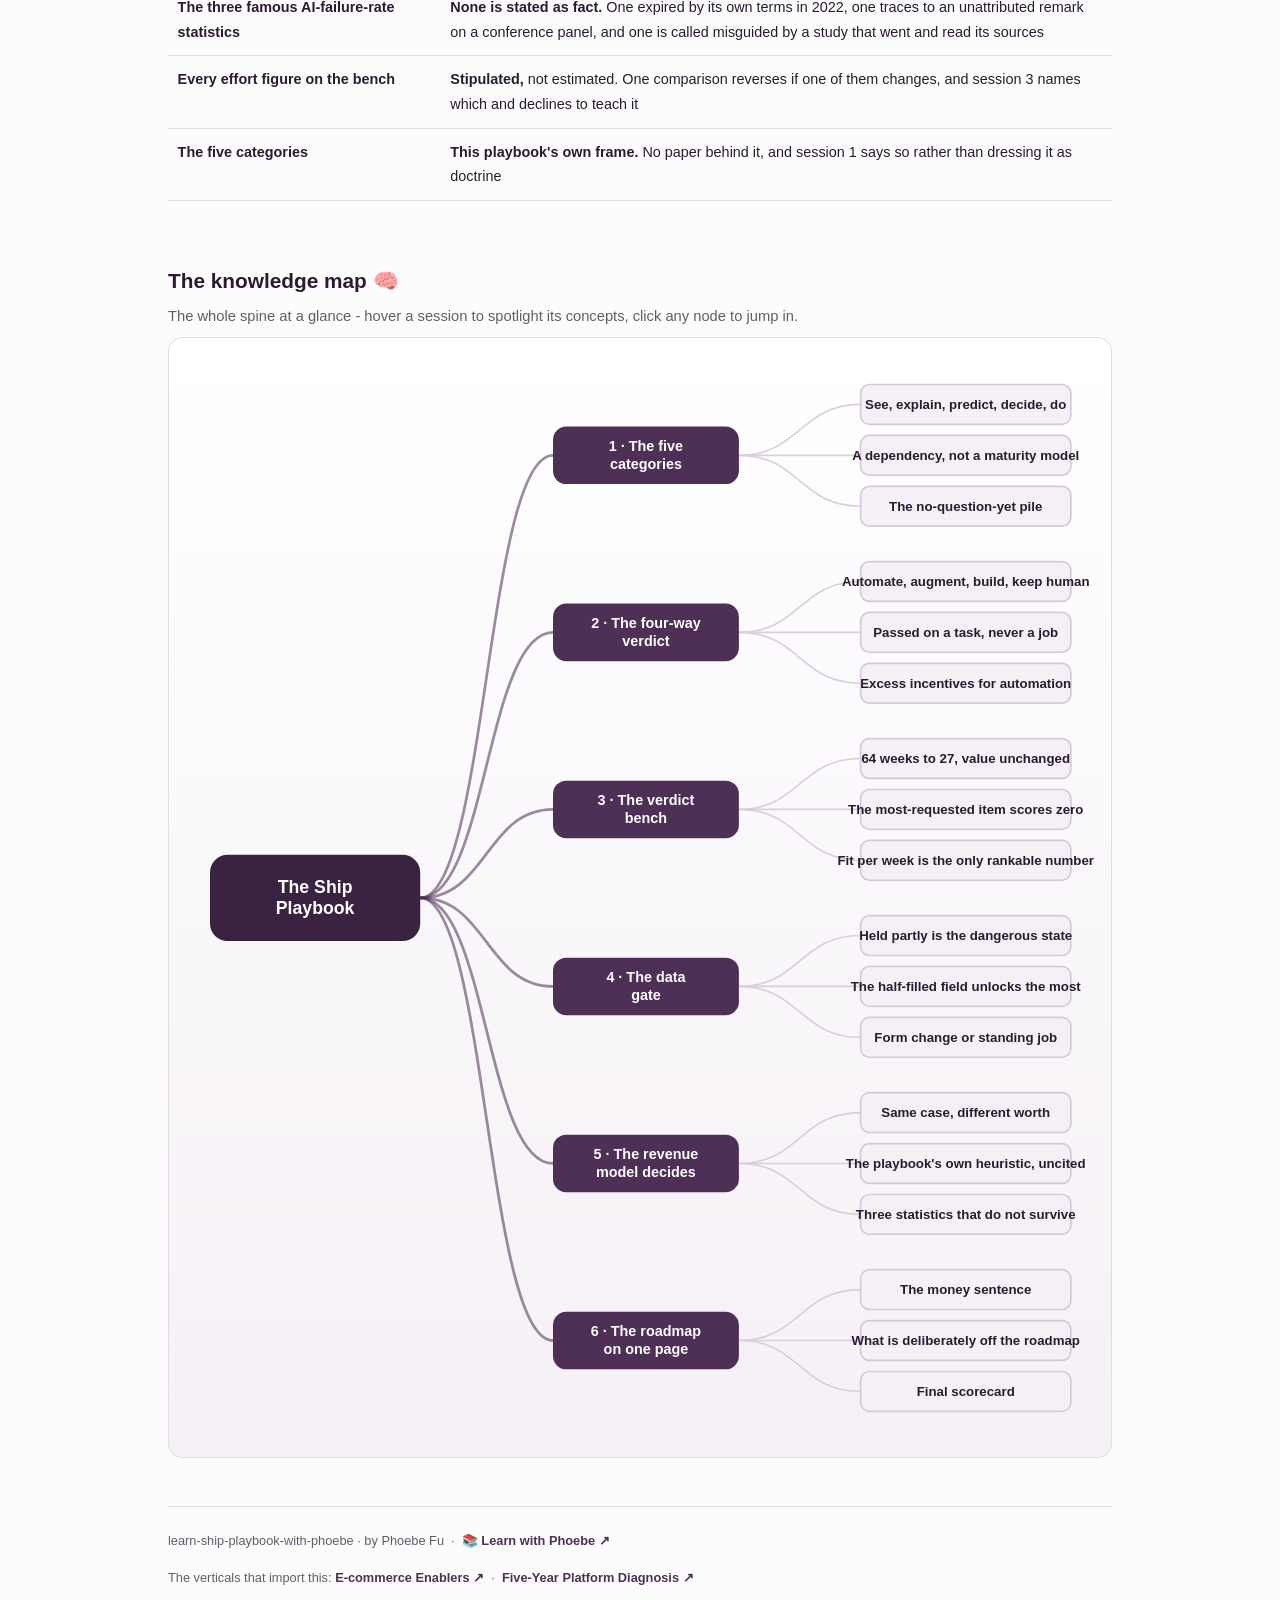
==== commit 2a093f41: "Fix unreadable pills and labels: white text on the amber fill The "Real world" pill, build-along ste" ====
--- a/index.html
+++ b/index.html
@@ -19,7 +19,7 @@
 <meta name="twitter:image" content="https://phoebefu6.github.io/learn-ship-playbook-with-phoebe/assets/og-cover.png">
 <!-- social:end -->
 <title>Learn the Ship Playbook with Phoebe</title>
-<link rel="stylesheet" href="assets/style.css?v=1">
+<link rel="stylesheet" href="assets/style.css?v=4">
 <style>
 
   .stats-row { display: flex; gap: 2.4rem; margin-top: 1.5rem; flex-wrap: wrap; }
--- a/assets/style.css
+++ b/assets/style.css
@@ -118,8 +118,9 @@
   border-bottom: 1px solid var(--hairline);
   padding: .55rem 0;
 }
-.toolbar .wrap { display: flex; align-items: center; gap: .6rem; }
-.toolbar .crumb { font-size: .8rem; color: var(--muted); font-weight: 600; margin-right: auto; }
+.toolbar .wrap { display: flex; align-items: center; gap: .5rem; flex-wrap: nowrap; }
+.toolbar .crumb { font-size: .8rem; color: var(--muted); font-weight: 600; margin-right: auto; min-width: 0; white-space: nowrap; overflow: hidden; text-overflow: ellipsis; }
+.toolbar .btn { white-space: nowrap; flex: none; padding: .38rem .8rem; font-size: .78rem; line-height: 1.2; }
 .toolbar .crumb a { color: var(--indigo); text-decoration: none; }
 .btn {
   border: 1px solid var(--hairline);
@@ -239,7 +240,7 @@
 .pill.solid { background: var(--indigo); color: #fff; }
 .pill.light { background: var(--indigo-50); color: var(--indigo); }
 .pill.inkpill { background: var(--ink); color: #fff; }
-.pill.amber, .pill.peach { background: var(--amber); color: var(--amber-ink); }
+.pill.amber, .pill.peach { background: var(--amber); color: #fff; }
 .pill.bare { color: var(--faint); }
 
 /* ---------- 4D grid ---------- */
@@ -297,7 +298,7 @@
   padding: .15rem .7rem;
 }
 .prompt-box.bad .label { background: var(--faint); color: var(--ink); }
-.prompt-box.good .label { background: var(--amber); color: var(--amber-ink); }
+.prompt-box.good .label { background: var(--amber); color: #fff; }
 .copy-btn {
   position: absolute;
   top: .7rem;
@@ -314,16 +315,20 @@
   transition: background .15s ease;
 }
 .copy-btn:hover { background: rgba(255,255,255,.22); }
-.copy-btn.copied { background: var(--amber); border-color: var(--amber); color: var(--amber-ink); }
+.copy-btn.copied { background: var(--amber); border-color: var(--amber); color: #fff; }
 
 /* ---------- demo steps ---------- */
 .steps { counter-reset: step; margin: .6rem 0 1rem; }
 .step {
-  display: flex;
-  gap: .9rem;
+  display: grid;
+  grid-template-columns: max-content minmax(0, 1fr);
+  column-gap: .9rem;
+  row-gap: .2rem;
   padding: .85rem 0;
   border-bottom: .5px solid var(--hairline);
 }
+.step > * { grid-column: 2; min-width: 0; }
+.step > .prompt-box { margin: .8rem 0 .4rem; }
 .step:last-child { border-bottom: none; }
 .step::before {
   counter-increment: step;
@@ -362,7 +367,7 @@
 .callout.example .ex-pill {
   display: inline-block;
   background: var(--amber);
-  color: var(--amber-ink);
+  color: #fff;
   border-radius: 999px;
   padding: .15rem .7rem;
   font-size: .68rem;
@@ -704,7 +709,7 @@
   font-family: inherit; transition: all .14s ease; white-space: nowrap;
 }
 .sql-btn:hover { background: rgba(255,255,255,.2); }
-.sql-btn.sql-run { background: var(--amber); color: var(--amber-ink); border-color: var(--amber); }
+.sql-btn.sql-run { background: var(--amber); color: #fff; border-color: var(--amber); }
 .sql-btn.sql-run:hover { filter: brightness(1.05); }
 .sql-label {
   display: block;
@@ -827,7 +832,10 @@
   /* 44px tap targets */
   details.card summary { min-height: 44px; }
   .qopt { min-height: 44px; display: flex; align-items: center; padding: .7rem .9rem; }
-  .toolbar .btn, .pagefoot a { min-height: 44px; display: inline-flex; align-items: center; }
+  .toolbar .btn, .pagefoot a { min-height: 44px; display: inline-flex; align-items: center; justify-content: center; }
+  .toolbar .crumb, .toolbar #zoom-toggle { display: none; }
+  .toolbar .btn { flex: 1 1 0; padding: .3rem .4rem; font-size: .72rem; }
+  table.clean { display: block; overflow-x: auto; -webkit-overflow-scrolling: touch; }
 }
 
 @media (max-width: 640px) {
@@ -955,7 +963,7 @@
   z-index: 2;
 }
 .hs-pin:hover { transform: translate(-50%, -50%) scale(1.18); }
-.hs-pin.on { background: var(--amber); color: var(--amber-ink); }
+.hs-pin.on { background: var(--amber); color: #fff; }
 .hs-pin::before {
   content: ""; position: absolute; inset: -7px; border-radius: 999px;
   border: 2px solid var(--indigo); opacity: 0;
@@ -1101,7 +1109,7 @@
   padding: 4px 11px; border-radius: 999px;
   background: rgba(255,255,255,.15);
 }
-.stakes-read .sk-delta.good { background: var(--amber); color: var(--amber-ink); }
+.stakes-read .sk-delta.good { background: var(--amber); color: #fff; }
 .stakes-read .sk-delta.bad { background: #FCA5A5; color: #7f1d1d; }
 
 /* --- 6. scorecard: halfway self-grade ------------------ */
@@ -1137,7 +1145,7 @@
   background: var(--indigo-50); color: var(--indigo-deep);
   border: 1px solid var(--indigo-soft); cursor: default;
 }
-.pp-pill.full { background: var(--amber); color: var(--amber-ink); border-color: var(--amber); }
+.pp-pill.full { background: var(--amber); color: #fff; border-color: var(--amber); }
 .pp-strip { display: flex; gap: 10px; flex-wrap: wrap; margin: 18px 0 6px; }
 .pp-stamp {
   display: flex; flex-direction: column; align-items: center; gap: 6px;
@@ -1164,7 +1172,7 @@
   display: inline-block; margin-bottom: 7px;
   font: 800 0.68rem Inter, sans-serif; letter-spacing: .07em;
   text-transform: uppercase; padding: 3px 10px; border-radius: 999px;
-  background: var(--amber); color: var(--amber-ink);
+  background: var(--amber); color: #fff;
 }
 
 /* --- mobile floor (desktop is the product) ------------- */
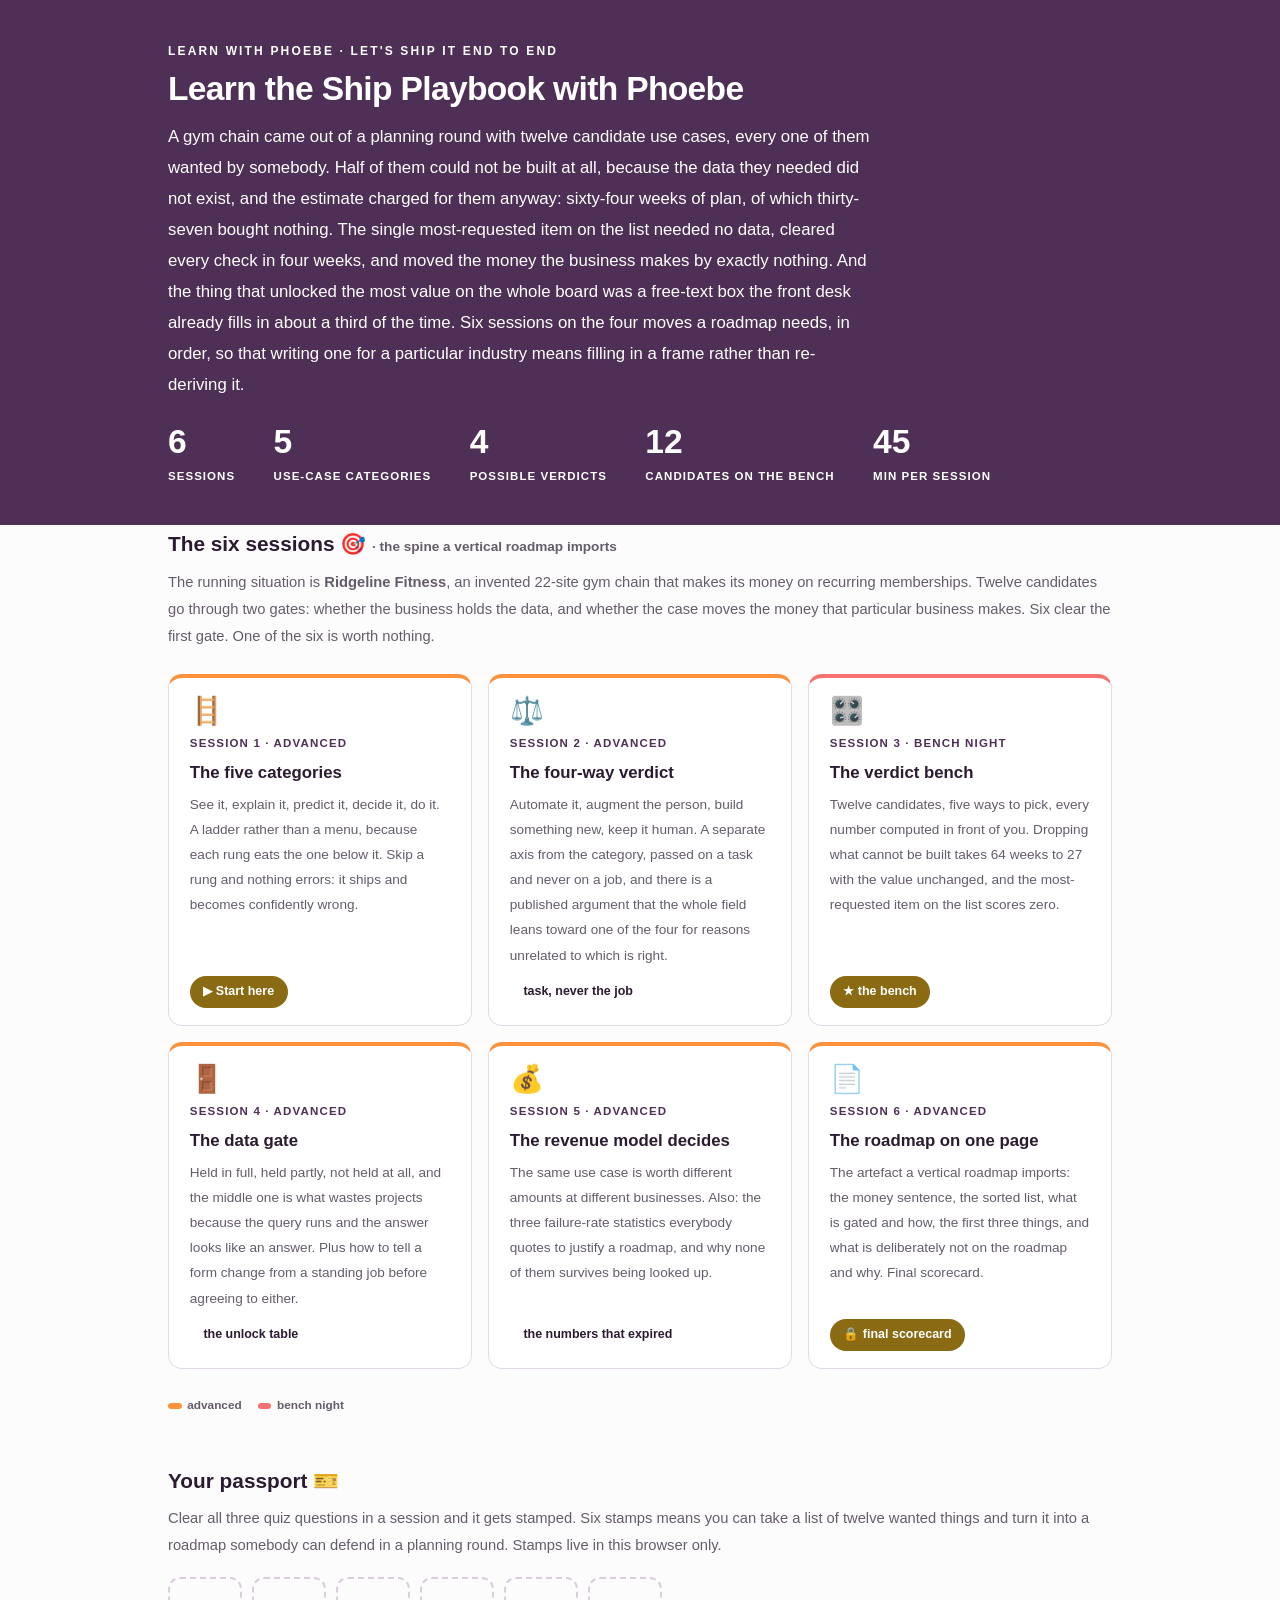
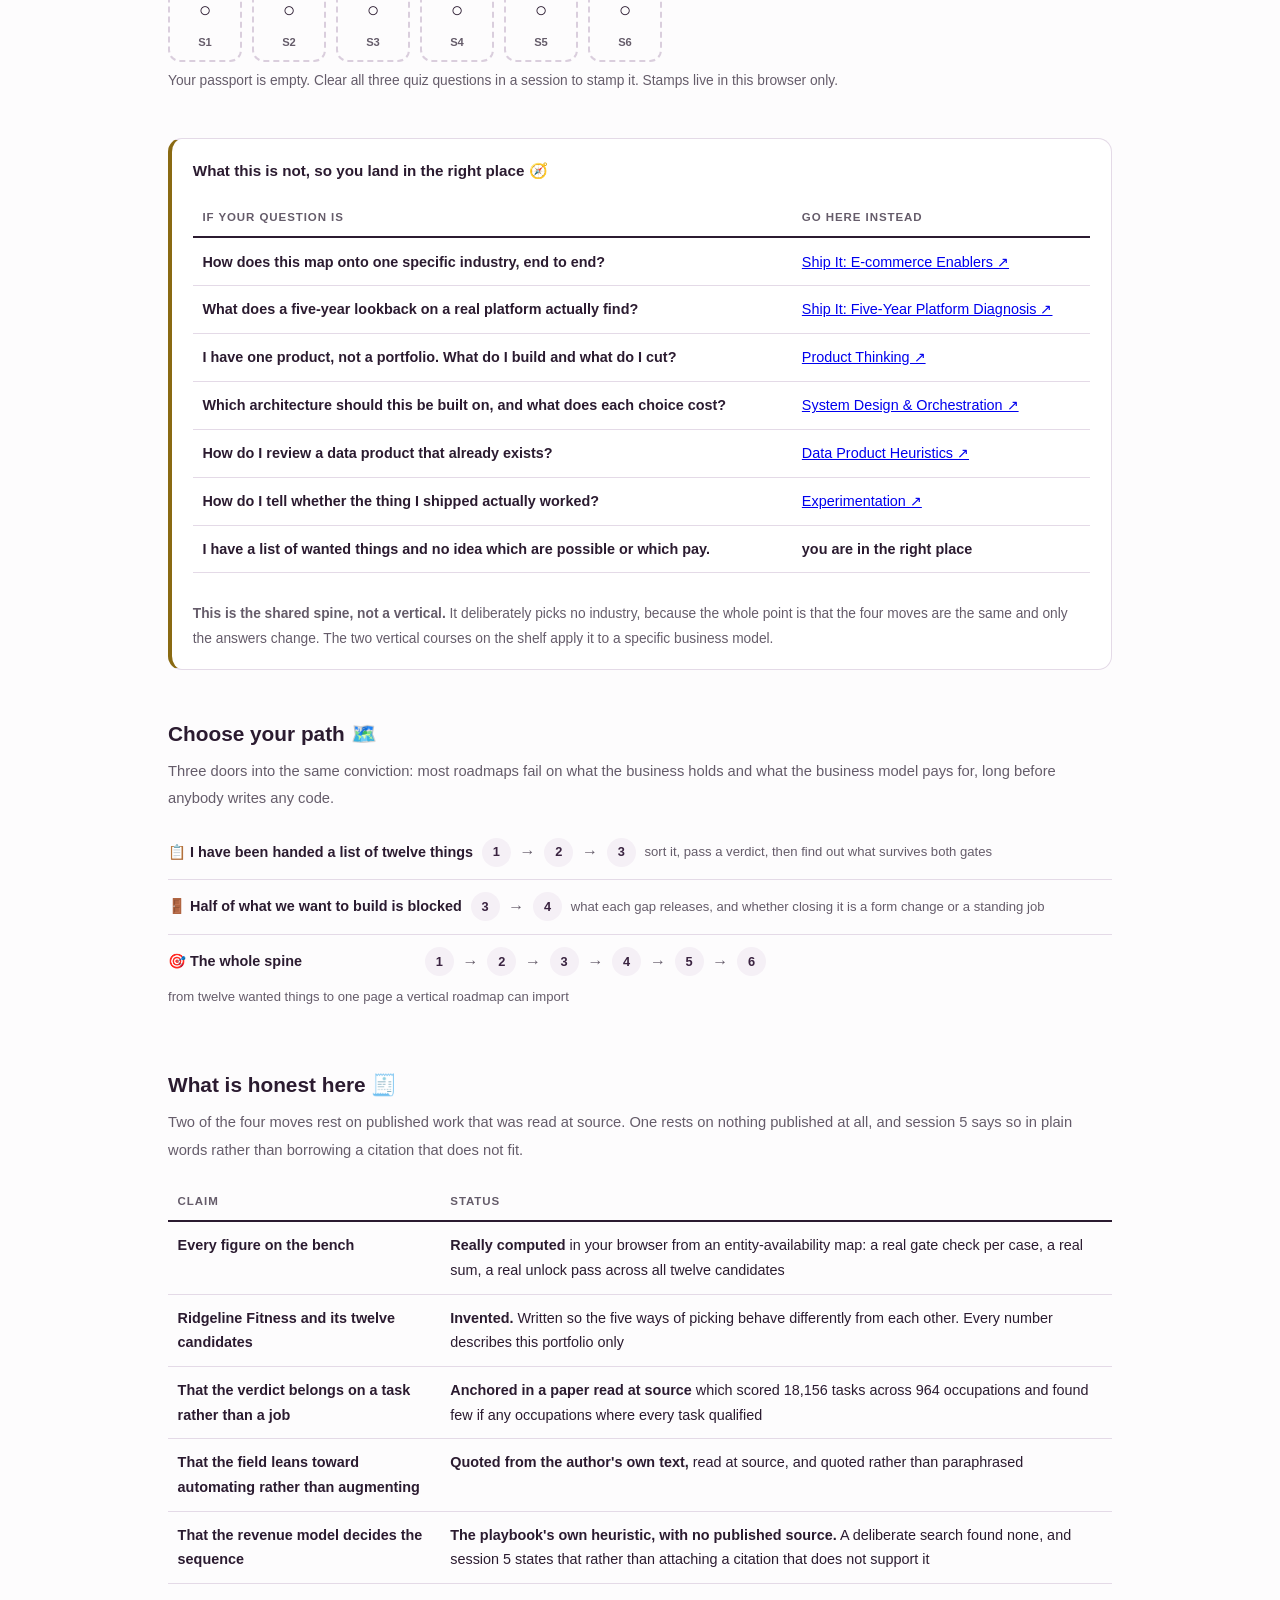
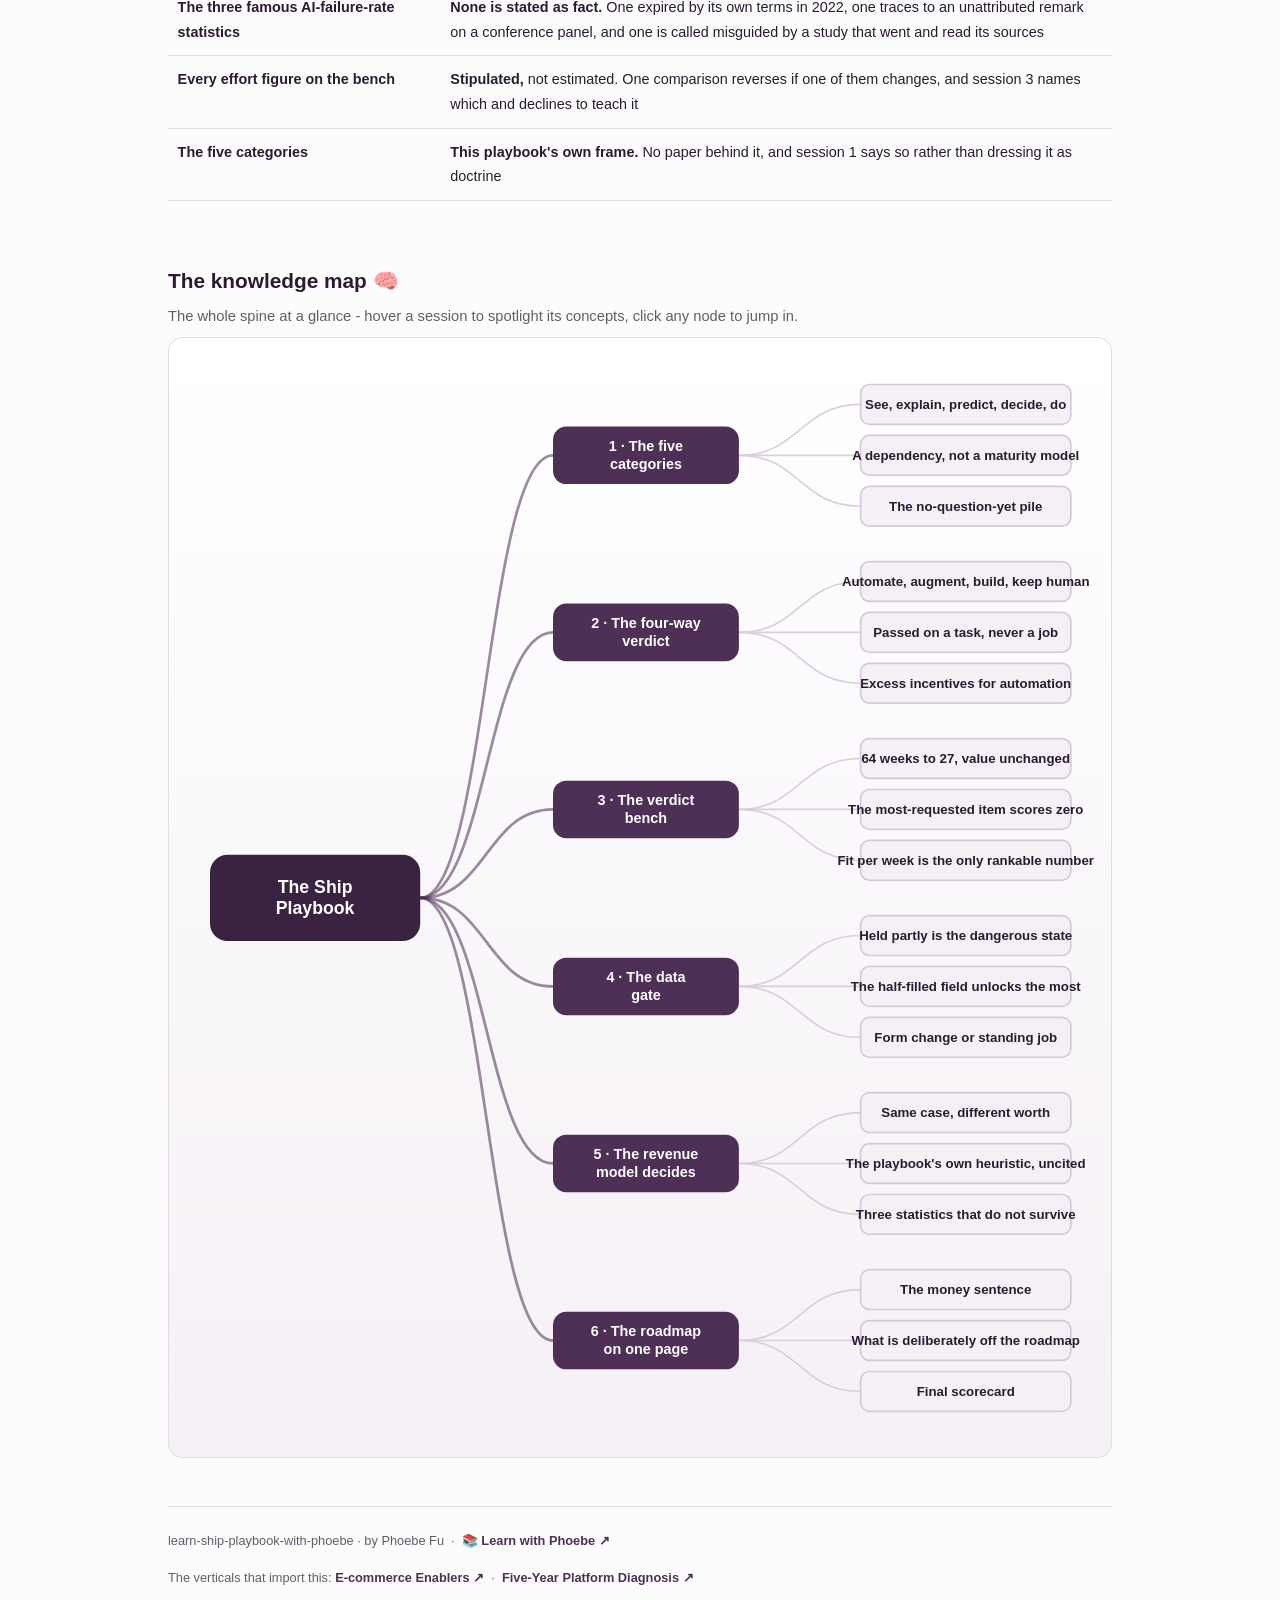
==== commit 072e3325: "Light surfaces everywhere: lightbox, cheat panel, code boxes; contrast and phone-width fixes Every d" ====
--- a/index.html
+++ b/index.html
@@ -19,12 +19,12 @@
 <meta name="twitter:image" content="https://phoebefu6.github.io/learn-ship-playbook-with-phoebe/assets/og-cover.png">
 <!-- social:end -->
 <title>Learn the Ship Playbook with Phoebe</title>
-<link rel="stylesheet" href="assets/style.css?v=4">
+<link rel="stylesheet" href="assets/style.css?v=20">
 <style>
 
   .stats-row { display: flex; gap: 2.4rem; margin-top: 1.5rem; flex-wrap: wrap; }
   .stat b { display: block; font-size: 2.1rem; font-weight: 800; line-height: 1.05; font-variant-numeric: tabular-nums; }
-  .stat span { font-size: .72rem; opacity: .85; text-transform: uppercase; letter-spacing: .09em; font-weight: 600; }
+  .stat span { font-size: .72rem; opacity: 1; text-transform: uppercase; letter-spacing: .09em; font-weight: 600; }
 
   .course-grid { display: grid; grid-template-columns: repeat(auto-fit, minmax(17rem, 1fr)); gap: 1rem; margin-top: 1.5rem; }
   .course-card {
@@ -57,9 +57,9 @@
   .path { display: flex; gap: .55rem; align-items: center; padding: .75rem 0; border-bottom: .5px solid var(--hairline); flex-wrap: wrap; }
   .path:last-child { border-bottom: none; }
   .path b { min-width: 15.5rem; font-size: .9rem; }
-  .path .pstep { background: var(--indigo-50); color: var(--indigo); border-radius: 999px; padding: .16rem .68rem; font-weight: 700; font-size: .8rem; text-decoration: none; transition: all .12s ease; }
+  .path .pstep { background: var(--indigo-50); color: var(--indigo-deep); border-radius: 999px; padding: .16rem .68rem; font-weight: 700; font-size: .8rem; text-decoration: none; transition: all .12s ease; }
   .path .pstep:hover { background: var(--indigo); color: #fff; }
-  .path .parr { color: var(--faint); font-weight: 700; }
+  .path .parr { color: var(--muted); font-weight: 700; }
 
   .mm-section { margin-top: 1.6rem; }
   .mm-section h2 { font-size: 1.3rem; font-weight: 800; margin-bottom: .2rem; }
@@ -274,6 +274,6 @@
 };
 </script>
 <script src="assets/mindmap.js?v=1"></script>
-<script src="assets/app.js?v=1"></script>
+<script src="assets/app.js?v=20"></script>
 </body>
 </html>
--- a/assets/style.css
+++ b/assets/style.css
@@ -19,8 +19,8 @@
   --amber-ink: #5F4A0D;
   --amber-50: #F7F0DC;
   --paper: #FDFCFD;
-  --code-bg: #1F1324;
-  --code-ink: #E4DAE7;
+  --code-bg: #F5F0F6;
+  --code-ink: #2B1B30;
   --scrim-rgb: 43,27,48;
   --shadow-rgb: 78,47,85;
   --radius: 14px;
@@ -52,7 +52,7 @@
   font-size: .75rem;
   letter-spacing: .18em;
   text-transform: uppercase;
-  opacity: .85;
+  opacity: 1;
   font-weight: 600;
 }
 .masthead h1 {
@@ -63,7 +63,7 @@
   letter-spacing: -.02em;
 }
 .masthead h1 .accent { color: inherit; }
-.masthead .sub { font-size: 1.05rem; opacity: .92; max-width: 44rem; }
+.masthead .sub { font-size: 1.05rem; opacity: 1; max-width: 44rem; }
 
 .chip-row { display: flex; flex-wrap: wrap; gap: .5rem; margin-top: 1.1rem; }
 .chip {
@@ -77,7 +77,7 @@
   white-space: nowrap;
 }
 .chip.level { background: #fff; color: var(--indigo); }
-.chip.audience { background: rgba(255,255,255,.16); color: #fff; border: 1px solid rgba(255,255,255,.35); }
+.chip.audience { background: rgba(255,255,255,.08); color: #fff; border: 1px solid rgba(255,255,255,.35); }
 .chip.time { background: var(--ink); color: #fff; font-variant-numeric: tabular-nums; }
 
 
@@ -241,7 +241,7 @@
 .pill.light { background: var(--indigo-50); color: var(--indigo); }
 .pill.inkpill { background: var(--ink); color: #fff; }
 .pill.amber, .pill.peach { background: var(--amber); color: #fff; }
-.pill.bare { color: var(--faint); }
+.pill.bare { color: var(--muted); }
 
 /* ---------- 4D grid ---------- */
 .grid-2 { display: grid; grid-template-columns: repeat(auto-fit, minmax(15rem, 1fr)); gap: .8rem; margin: .5rem 0 1rem; }
@@ -270,10 +270,11 @@
 table.clean td:first-child { font-weight: 600; }
 
 /* ---------- prompt boxes ---------- */
-.prompt-box {
+.prompt-box{
   position: relative;
-  background: var(--code-bg);
-  color: var(--code-ink);
+  background: #F5F0F6;
+  border: 1px solid #E4DAE7;
+  color: #2B1B30;
   border-radius: var(--radius);
   padding: 1.1rem 1.2rem;
   margin: 1rem 0 1.2rem;
@@ -283,12 +284,12 @@
   white-space: pre-wrap;
   word-break: break-word;
 }
-.prompt-box .label {
+.prompt-box .label{
   position: absolute;
   top: -0.7rem;
   left: 1rem;
-  background: var(--indigo);
-  color: #fff;
+  background: #4E2F55;
+  color: #FFFFFF;
   font-family: "Inter", -apple-system, sans-serif;
   font-size: .68rem;
   font-weight: 700;
@@ -299,13 +300,13 @@
 }
 .prompt-box.bad .label { background: var(--faint); color: var(--ink); }
 .prompt-box.good .label { background: var(--amber); color: #fff; }
-.copy-btn {
+.copy-btn{
   position: absolute;
   top: .7rem;
   right: .7rem;
-  background: rgba(255,255,255,.1);
-  border: 1px solid rgba(255,255,255,.25);
-  color: #fff;
+  background: #FFFFFF;
+  border: 1px solid #E4DAE7;
+  color: #2B1B30;
   border-radius: 999px;
   padding: .25rem .8rem;
   font-size: .72rem;
@@ -314,7 +315,7 @@
   font-family: "Inter", -apple-system, sans-serif;
   transition: background .15s ease;
 }
-.copy-btn:hover { background: rgba(255,255,255,.22); }
+.copy-btn:hover { background: #E4DAE7; }
 .copy-btn.copied { background: var(--amber); border-color: var(--amber); color: #fff; }
 
 /* ---------- demo steps ---------- */
@@ -404,7 +405,7 @@
   gap: .4rem;
 }
 
-.lightbox {
+.lightbox{
   position: fixed;
   inset: 0;
   z-index: 100;
@@ -416,8 +417,10 @@
   cursor: zoom-out;
 }
 .lightbox.open { display: flex; }
-.lightbox .inner {
+.lightbox .inner{
   background: #fff;
+  border: 1px solid #E4DAE7;
+  box-shadow: 0 10px 40px rgba(43,27,48,.14);
   border-radius: var(--radius);
   padding: 2rem;
   max-width: 94vw;
@@ -425,13 +428,12 @@
   overflow: auto;
 }
 .lightbox .inner svg, .lightbox .inner img { width: min(88vw, 70rem); height: auto; }
-.lightbox .close-hint {
+.lightbox .close-hint{
   position: fixed;
   top: 1rem; right: 1.4rem;
-  color: #fff;
+  color: #2B1B30;
   font-size: .8rem;
   font-weight: 600;
-  opacity: .8;
 }
 
 /* ---------- courses covered ---------- */
@@ -450,19 +452,20 @@
 .covered-row .note { margin-left: auto; color: var(--muted); font-size: .78rem; text-align: right; }
 
 /* ---------- cheat sheet footer ---------- */
-.cheat {
-  background: var(--ink);
-  color: #fff;
+.cheat{
+  background: #F5F0F6;
+  border: 1px solid #E4DAE7;
+  color: #2B1B30;
   border-radius: var(--radius);
   padding: 1.6rem 1.6rem 1.3rem;
   margin-top: 3rem;
 }
 .cheat h3 { font-size: 1.1rem; margin-bottom: 1rem; }
-.cheat h3 span { color: var(--indigo-soft); }
+.cheat h3 span { color: #4E2F55; }
 .cheat .grid-2 { gap: 1rem; }
 .cheat .cheat-item { border-left: 3px solid var(--indigo-mid); padding-left: .8rem; }
-.cheat .cheat-item b { display: block; font-size: .85rem; color: var(--indigo-soft); }
-.cheat .cheat-item span { font-size: .82rem; opacity: .85; }
+.cheat .cheat-item b { display: block; font-size: .85rem; color: #3A2340; }
+.cheat .cheat-item span { font-size: .82rem; color: #655C6A; }
 
 footer.pagefoot {
   border-top: 1px solid var(--hairline);
@@ -557,7 +560,7 @@
   margin-top: 1.1rem;
   flex-wrap: wrap;
 }
-.journey .jlabel { font-size: .7rem; font-weight: 700; text-transform: uppercase; letter-spacing: .09em; opacity: .8; margin-right: .3rem; }
+.journey .jlabel { font-size: .7rem; font-weight: 700; text-transform: uppercase; letter-spacing: .09em; opacity: 1; margin-right: .3rem; }
 .journey a {
   width: 1.7rem; height: 1.7rem;
   border-radius: 999px;
@@ -1155,7 +1158,7 @@
   transition: all .18s ease;
 }
 .pp-stamp:hover { border-color: var(--indigo-soft); }
-.pp-stamp i { font-size: 1.3rem; font-style: normal; opacity: .35; }
+.pp-stamp i { font-size: 1.3rem; font-style: normal; opacity: 1; }
 .pp-stamp b { font: 800 0.7rem Inter, sans-serif; }
 .pp-stamp.got {
   border-style: solid; border-color: var(--indigo);
@@ -1286,3 +1289,28 @@
 .dt-sp em { font-style: normal; font-weight: 800; }
 .dt-sp.is-up em { color: var(--clay-ink); }
 .dt-sp.is-down em { color: #7f1d1d; }
+
+/* layout-patch-3: phone-width overflow (2026-10-10) */
+.sql-bar { flex-wrap: wrap; }
+@media (max-width: 480px) {
+  .covered-row { flex-wrap: wrap; }
+  .covered-row .note { margin-left: 0; text-align: left; flex-basis: 100%; }
+  details.card summary { flex-wrap: wrap; }
+  details.card summary .mini { white-space: normal; }
+  .wk, .sqlbox, .prompt-box, pre { max-width: 100%; overflow-x: auto; }
+  .mono, code, strong, .note { overflow-wrap: anywhere; }
+  select, input[type=range], label { max-width: 100%; }
+  canvas, svg, img { max-width: 100%; height: auto; }
+  .tree-kids, .tree-node-wrap, .tree-node, .rb-night, .al-row, .gd-field, .tl-row, .sl-row { max-width: 100%; overflow-x: auto; }
+  .tl-cols, .sl-cols, .bb-cols, .ev-cols, [class$="-cols"] { grid-template-columns: 1fr !important; display: grid; }
+  .tl-cols > *, .sl-cols > *, [class$="-cols"] > * { min-width: 0; max-width: 100%; }
+  .mono { white-space: normal; }
+  .er-w, .bb-lab, .tl-lev, .sl-lev { max-width: 100%; white-space: normal; }
+}
+/* contrast-patch-2b */
+.cheat a { color: var(--indigo-deep, var(--ink)); }
+.chip.audience { background: transparent; border-color: rgba(255,255,255,.55); }
+.masthead a, .masthead .sub a { color: #fff; text-decoration: underline; text-underline-offset: 2px; }
+.prompt-box b, .prompt-box strong { color: var(--indigo-deep, var(--ink)); }
+.prompt-box span, .prompt-box em, .prompt-box i { color: inherit; }
+.pp-stamp i { color: var(--ink); }
